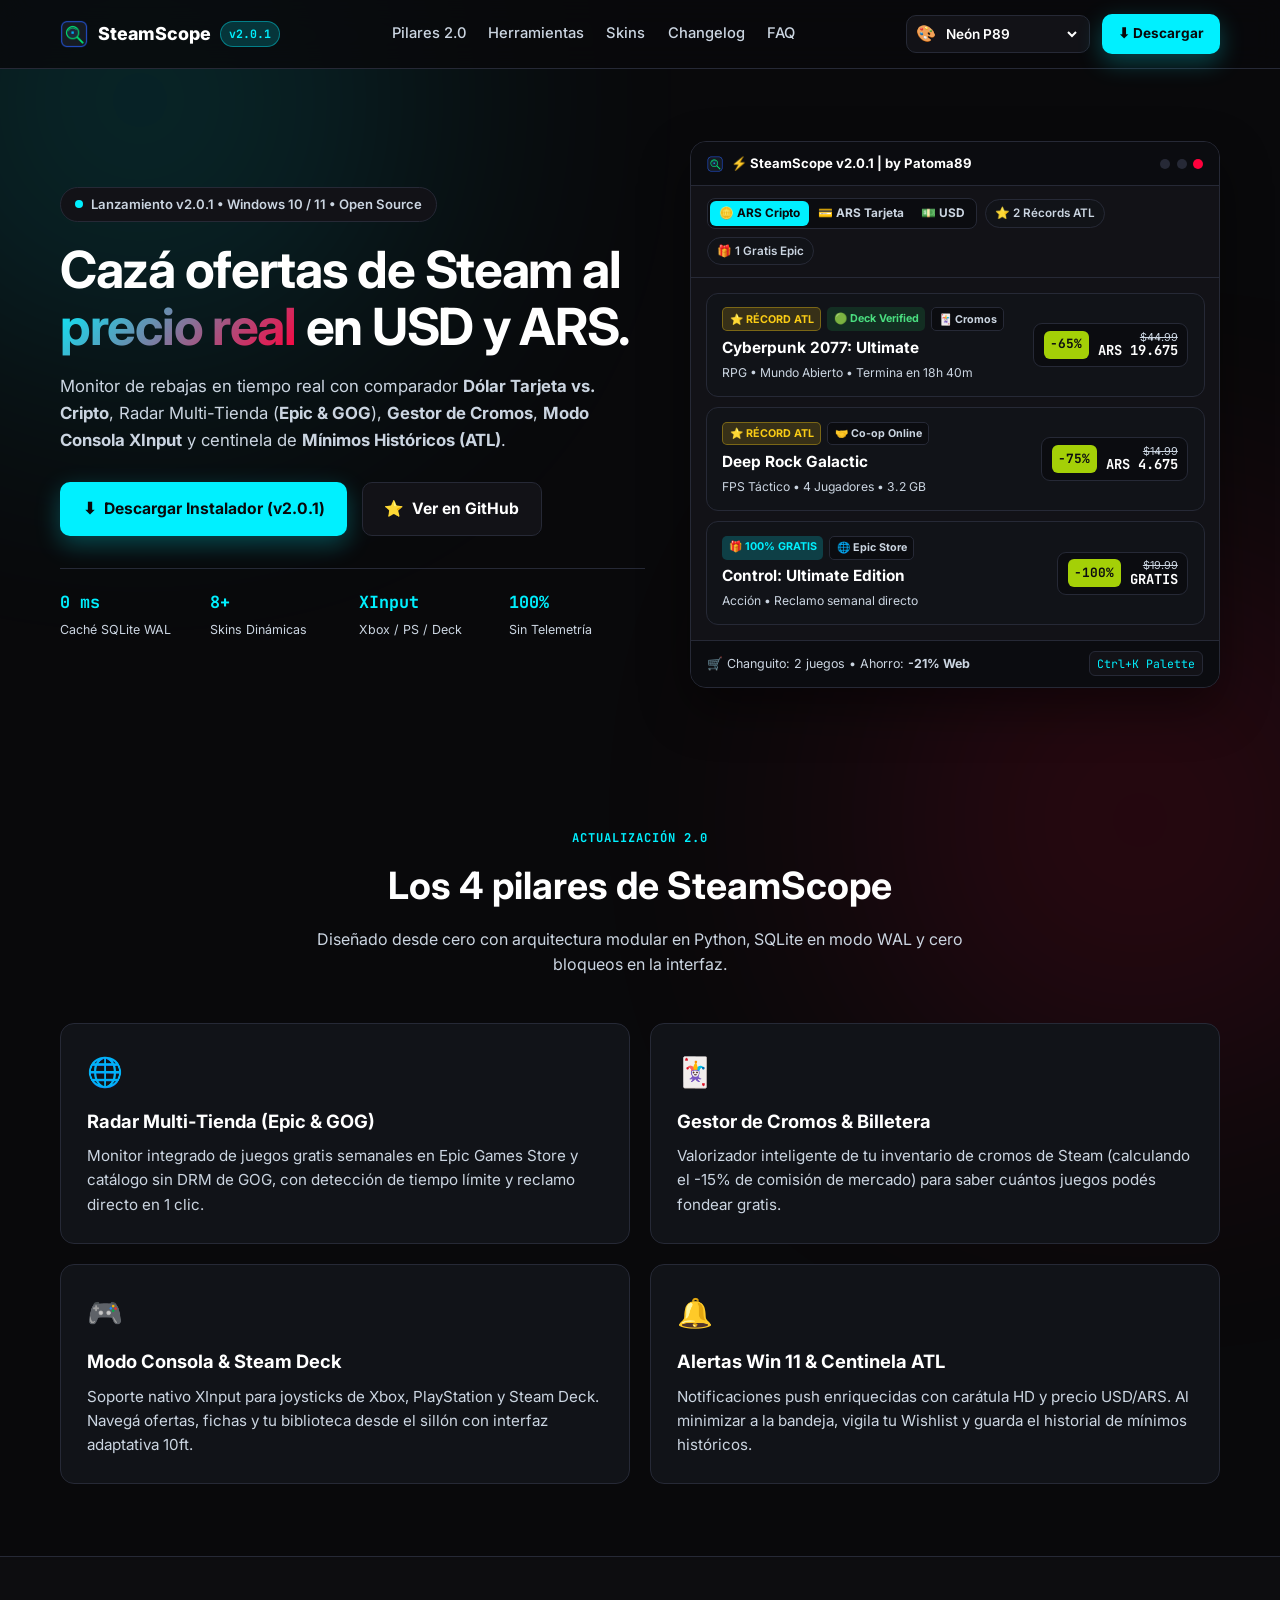
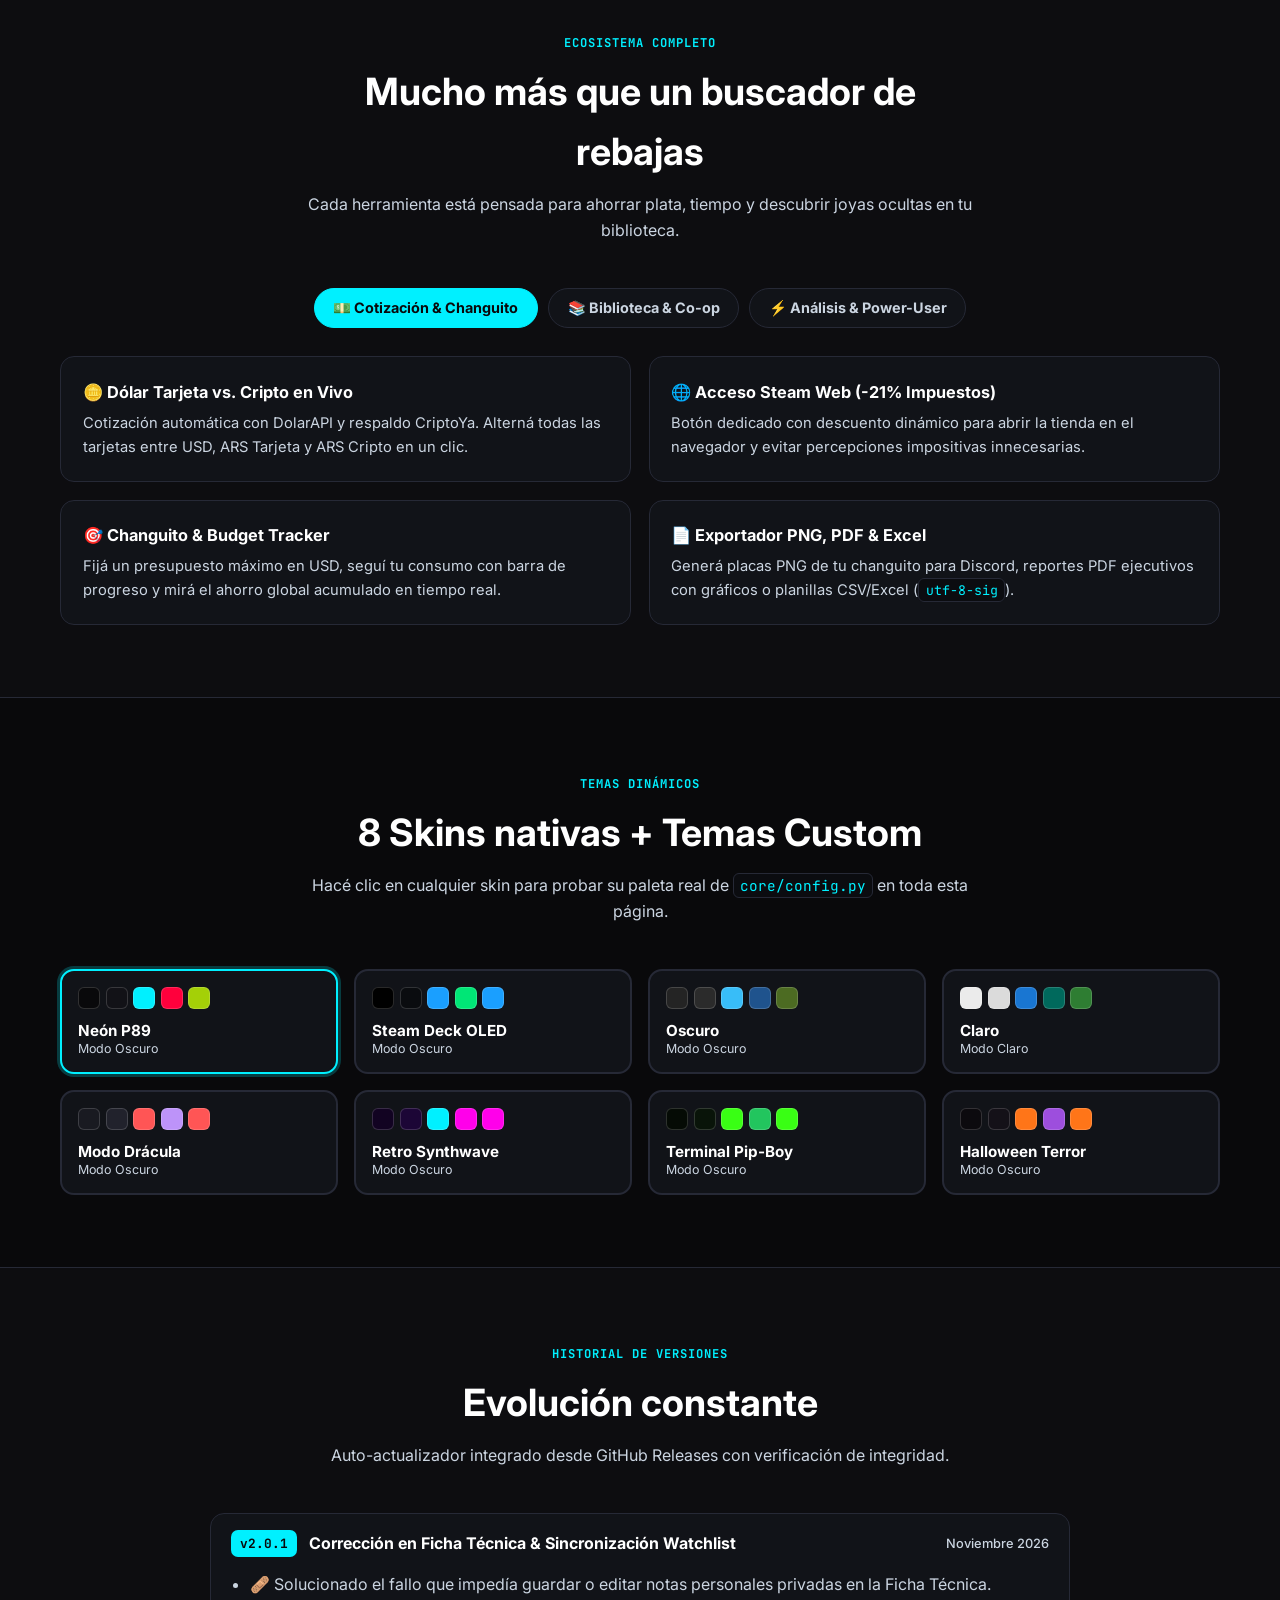
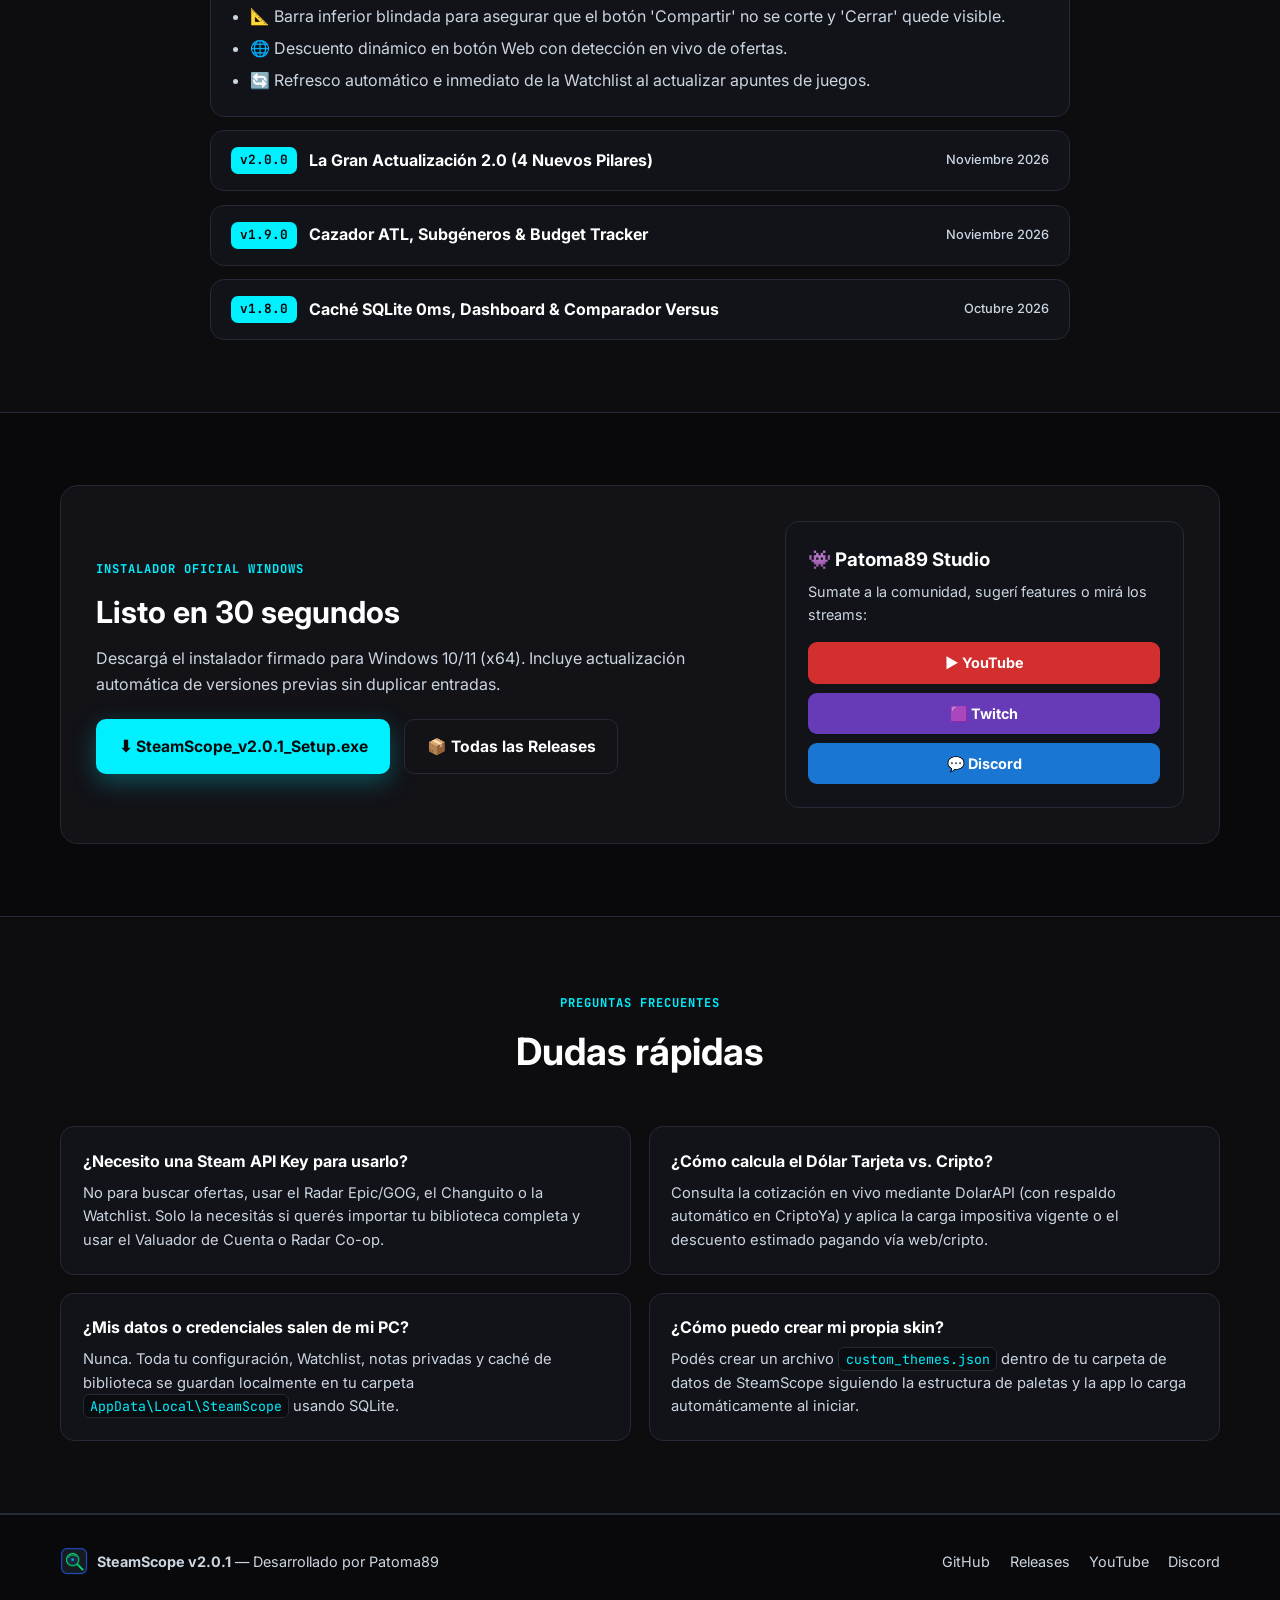
==== docs/index.html @ d1a53e83 "Add SteamScope GitHub Page" ====
<!DOCTYPE html>
<html lang="es" data-skin="Neón P89">
<head>
  <meta charset="UTF-8" />
  <meta name="viewport" content="width=device-width, initial-scale=1.0" />
  <title>SteamScope v2.0.1 — Monitor Pro de Ofertas Steam, Epic &amp; GOG | by Patoma89</title>
  <meta name="description" content="Cazá ofertas de Steam al precio real en USD y ARS (Tarjeta vs. Cripto). Radar Multi-Tienda Epic &amp; GOG, Gestor de Cromos, Modo Consola XInput y alertas de Mínimos Históricos (ATL)." />
  <meta property="og:title" content="SteamScope v2.0.1 — Monitor Pro de Ofertas Steam" />
  <meta property="og:description" content="Dólar Tarjeta vs. Cripto en vivo, Radar Epic &amp; GOG, Gestor de Cromos, Modo Steam Deck y alertas ATL para Windows." />
  <meta property="og:type" content="website" />
  <meta property="og:url" content="https://patoma89.github.io/SteamScope/" />
  <link rel="icon" type="image/x-icon" href="assets/favicon.ico" />
  <link rel="preconnect" href="https://fonts.googleapis.com" />
  <link rel="preconnect" href="https://fonts.gstatic.com" crossorigin />
  <link href="https://fonts.googleapis.com/css2?family=Inter:wght@400;500;600;700;800&family=JetBrains+Mono:wght@500;700&display=swap" rel="stylesheet" />
  <link rel="stylesheet" href="styles.css" />
</head>
<body>
  <!-- Ambient background glow -->
  <div class="bg-glow bg-glow-1" aria-hidden="true"></div>
  <div class="bg-glow bg-glow-2" aria-hidden="true"></div>

  <!-- Navbar -->
  <header class="navbar">
    <div class="container nav-inner">
      <a href="#top" class="brand">
        <img src="assets/favicon.ico" alt="SteamScope Logo" class="brand-icon" />
        <span class="brand-name">SteamScope</span>
        <span class="version-pill">v2.0.1</span>
      </a>

      <nav class="nav-links" aria-label="Navegación principal">
        <a href="#pilares">Pilares 2.0</a>
        <a href="#suite">Herramientas</a>
        <a href="#skins">Skins</a>
        <a href="#changelog">Changelog</a>
        <a href="#faq">FAQ</a>
      </nav>

      <div class="nav-actions">
        <label class="skin-select-wrap" title="Cambiar skin de SteamScope en vivo">
          <span class="skin-select-label">🎨</span>
          <select id="nav-skin-select" aria-label="Seleccionar skin">
            <option value="Neón P89">Neón P89</option>
            <option value="Steam Deck OLED">Steam Deck OLED</option>
            <option value="Oscuro">Oscuro</option>
            <option value="Claro">Claro</option>
            <option value="Modo Drácula">Modo Drácula</option>
            <option value="Retro Synthwave">Retro Synthwave</option>
            <option value="Terminal Pip-Boy">Terminal Pip-Boy</option>
            <option value="Halloween Terror">Halloween Terror</option>
          </select>
        </label>
        <a href="https://github.com/Patoma89/SteamScope/releases/download/v2.0.1/SteamScope_v2.0.1_Setup.exe" class="btn btn-primary btn-sm">
          ⬇ Descargar
        </a>
      </div>
    </div>
  </header>

  <main id="top">
    <!-- Hero Section -->
    <section class="hero">
      <div class="container hero-grid">
        <div class="hero-copy">
          <div class="hero-badge">
            <span class="pulse-dot"></span>
            <span>Lanzamiento v2.0.1 • Windows 10 / 11 • Open Source</span>
          </div>
          <h1>
            Cazá ofertas de Steam al <span class="text-gradient">precio real</span> en USD y ARS.
          </h1>
          <p class="hero-subtitle">
            Monitor de rebajas en tiempo real con comparador <strong>Dólar Tarjeta vs. Cripto</strong>,
            Radar Multi-Tienda (<strong>Epic &amp; GOG</strong>), <strong>Gestor de Cromos</strong>,
            <strong>Modo Consola XInput</strong> y centinela de <strong>Mínimos Históricos (ATL)</strong>.
          </p>

          <div class="hero-cta">
            <a href="https://github.com/Patoma89/SteamScope/releases/download/v2.0.1/SteamScope_v2.0.1_Setup.exe" class="btn btn-primary btn-lg">
              <span>⬇</span> Descargar Instalador (v2.0.1)
            </a>
            <a href="https://github.com/Patoma89/SteamScope" target="_blank" rel="noopener noreferrer" class="btn btn-secondary btn-lg">
              <span>⭐</span> Ver en GitHub
            </a>
          </div>

          <div class="hero-specs">
            <div class="spec-item"><strong>0 ms</strong><span>Caché SQLite WAL</span></div>
            <div class="spec-item"><strong>8+</strong><span>Skins Dinámicas</span></div>
            <div class="spec-item"><strong>XInput</strong><span>Xbox / PS / Deck</span></div>
            <div class="spec-item"><strong>100%</strong><span>Sin Telemetría</span></div>
          </div>
        </div>

        <!-- Interactive App Preview Mockup -->
        <div class="hero-mockup" aria-label="Vista previa interactiva de SteamScope">
          <div class="mockup-window">
            <div class="mockup-titlebar">
              <div class="mockup-title">
                <img src="assets/favicon.ico" alt="" class="mockup-mini-icon" />
                <span>⚡ SteamScope v2.0.1 | by Patoma89</span>
              </div>
              <div class="mockup-controls">
                <span class="dot"></span><span class="dot"></span><span class="dot dot-close"></span>
              </div>
            </div>

            <div class="mockup-toolbar">
              <div class="currency-toggle" role="group" aria-label="Selector de moneda en vista previa">
                <button type="button" class="curr-btn active" data-curr="cripto">🪙 ARS Cripto</button>
                <button type="button" class="curr-btn" data-curr="tarjeta">💳 ARS Tarjeta</button>
                <button type="button" class="curr-btn" data-curr="usd">💵 USD</button>
              </div>
              <span class="mockup-kpi-pill">⭐ 2 Récords ATL</span>
              <span class="mockup-kpi-pill">🎁 1 Gratis Epic</span>
            </div>

            <div class="mockup-cards">
              <!-- Card 1 -->
              <article class="deal-card">
                <div class="deal-main">
                  <div class="deal-badges">
                    <span class="badge-atl">⭐ RÉCORD ATL</span>
                    <span class="badge-deck">🟢 Deck Verified</span>
                    <span class="badge-cards">🃏 Cromos</span>
                  </div>
                  <h3>Cyberpunk 2077: Ultimate</h3>
                  <p class="deal-meta">RPG • Mundo Abierto • Termina en 18h 40m</p>
                </div>
                <div class="deal-price-box">
                  <span class="discount-badge">-65%</span>
                  <div class="price-stack">
                    <span class="price-old" data-usd="$44.99" data-tarjeta="ARS 71.984" data-cripto="ARS 56.237">$44.99</span>
                    <strong class="price-now" data-usd="$15.74" data-tarjeta="ARS 25.184" data-cripto="ARS 19.675">ARS 19.675</strong>
                  </div>
                </div>
              </article>

              <!-- Card 2 -->
              <article class="deal-card">
                <div class="deal-main">
                  <div class="deal-badges">
                    <span class="badge-atl">⭐ RÉCORD ATL</span>
                    <span class="badge-coop">🤝 Co-op Online</span>
                  </div>
                  <h3>Deep Rock Galactic</h3>
                  <p class="deal-meta">FPS Táctico • 4 Jugadores • 3.2 GB</p>
                </div>
                <div class="deal-price-box">
                  <span class="discount-badge">-75%</span>
                  <div class="price-stack">
                    <span class="price-old" data-usd="$14.99" data-tarjeta="ARS 23.984" data-cripto="ARS 18.737">$14.99</span>
                    <strong class="price-now" data-usd="$3.74" data-tarjeta="ARS 5.984" data-cripto="ARS 4.675">ARS 4.675</strong>
                  </div>
                </div>
              </article>

              <!-- Card 3 -->
              <article class="deal-card">
                <div class="deal-main">
                  <div class="deal-badges">
                    <span class="badge-free">🎁 100% GRATIS</span>
                    <span class="badge-store">🌐 Epic Store</span>
                  </div>
                  <h3>Control: Ultimate Edition</h3>
                  <p class="deal-meta">Acción • Reclamo semanal directo</p>
                </div>
                <div class="deal-price-box">
                  <span class="discount-badge discount-free">-100%</span>
                  <div class="price-stack">
                    <span class="price-old" data-usd="$19.99" data-tarjeta="ARS 31.984" data-cripto="ARS 24.987">$19.99</span>
                    <strong class="price-now">GRATIS</strong>
                  </div>
                </div>
              </article>
            </div>

            <div class="mockup-statusbar">
              <span>🛒 Changuito: 2 juegos • Ahorro: <strong>-21% Web</strong></span>
              <span class="kbd-hint">Ctrl+K Palette</span>
            </div>
          </div>
        </div>
      </div>
    </section>

    <!-- 4 Pilares 2.0 -->
    <section id="pilares" class="section">
      <div class="container">
        <div class="section-header">
          <span class="section-eyebrow">ACTUALIZACIÓN 2.0</span>
          <h2>Los 4 pilares de SteamScope</h2>
          <p>Diseñado desde cero con arquitectura modular en Python, SQLite en modo WAL y cero bloqueos en la interfaz.</p>
        </div>

        <div class="bento-grid">
          <article class="bento-card">
            <div class="bento-icon">🌐</div>
            <h3>Radar Multi-Tienda (Epic &amp; GOG)</h3>
            <p>Monitor integrado de juegos gratis semanales en Epic Games Store y catálogo sin DRM de GOG, con detección de tiempo límite y reclamo directo en 1 clic.</p>
          </article>

          <article class="bento-card">
            <div class="bento-icon">🃏</div>
            <h3>Gestor de Cromos &amp; Billetera</h3>
            <p>Valorizador inteligente de tu inventario de cromos de Steam (calculando el -15% de comisión de mercado) para saber cuántos juegos podés fondear gratis.</p>
          </article>

          <article class="bento-card">
            <div class="bento-icon">🎮</div>
            <h3>Modo Consola &amp; Steam Deck</h3>
            <p>Soporte nativo XInput para joysticks de Xbox, PlayStation y Steam Deck. Navegá ofertas, fichas y tu biblioteca desde el sillón con interfaz adaptativa 10ft.</p>
          </article>

          <article class="bento-card">
            <div class="bento-icon">🔔</div>
            <h3>Alertas Win 11 &amp; Centinela ATL</h3>
            <p>Notificaciones push enriquecidas con carátula HD y precio USD/ARS. Al minimizar a la bandeja, vigila tu Wishlist y guarda el historial de mínimos históricos.</p>
          </article>
        </div>
      </div>
    </section>

    <!-- Suite de Herramientas (Tabs) -->
    <section id="suite" class="section section-alt">
      <div class="container">
        <div class="section-header">
          <span class="section-eyebrow">ECOSISTEMA COMPLETO</span>
          <h2>Mucho más que un buscador de rebajas</h2>
          <p>Cada herramienta está pensada para ahorrar plata, tiempo y descubrir joyas ocultas en tu biblioteca.</p>
        </div>

        <div class="tabs-bar" role="tablist" aria-label="Categorías de herramientas">
          <button type="button" class="tab-btn active" role="tab" aria-selected="true" data-tab="cotizacion">💵 Cotización &amp; Changuito</button>
          <button type="button" class="tab-btn" role="tab" aria-selected="false" data-tab="biblioteca">📚 Biblioteca &amp; Co-op</button>
          <button type="button" class="tab-btn" role="tab" aria-selected="false" data-tab="poweruser">⚡ Análisis &amp; Power-User</button>
        </div>

        <div class="tab-panels">
          <div class="tab-panel active" id="tab-cotizacion">
            <div class="feature-grid">
              <div class="feature-item">
                <h4>🪙 Dólar Tarjeta vs. Cripto en Vivo</h4>
                <p>Cotización automática con DolarAPI y respaldo CriptoYa. Alterná todas las tarjetas entre USD, ARS Tarjeta y ARS Cripto en un clic.</p>
              </div>
              <div class="feature-item">
                <h4>🌐 Acceso Steam Web (-21% Impuestos)</h4>
                <p>Botón dedicado con descuento dinámico para abrir la tienda en el navegador y evitar percepciones impositivas innecesarias.</p>
              </div>
              <div class="feature-item">
                <h4>🎯 Changuito &amp; Budget Tracker</h4>
                <p>Fijá un presupuesto máximo en USD, seguí tu consumo con barra de progreso y mirá el ahorro global acumulado en tiempo real.</p>
              </div>
              <div class="feature-item">
                <h4>📄 Exportador PNG, PDF &amp; Excel</h4>
                <p>Generá placas PNG de tu changuito para Discord, reportes PDF ejecutivos con gráficos o planillas CSV/Excel (<code>utf-8-sig</code>).</p>
              </div>
            </div>
          </div>

          <div class="tab-panel" id="tab-biblioteca">
            <div class="feature-grid">
              <div class="feature-item">
                <h4>⚡ Caché SQLite 0ms + Paginación</h4>
                <p>Importá bibliotecas de +600 juegos con tu Steam API Key y navegá paginado de a 30 títulos al instante sin tirones.</p>
              </div>
              <div class="feature-item">
                <h4>💰 Valuador de Cuenta &amp; $/Hora</h4>
                <p>Calculá cuánto vale tu cuenta en USD y ARS, cuántos juegos tenés sin estrenar (0 hs) y tu ratio real de costo por hora jugada.</p>
              </div>
              <div class="feature-item">
                <h4>🤝 Radar Co-op con Amigos</h4>
                <p>Cruzá tu biblioteca con el Steam ID o Vanity URL de un amigo para ver juegos multijugador en común o descubrir ofertas Co-op.</p>
              </div>
              <div class="feature-item">
                <h4>🎰 Ruleta Loot Box &quot;Spin-In-Place&quot;</h4>
                <p>¿No sabés qué jugar o qué sumar al changuito? Sorteo continuo a 60 FPS sin cerrar la ventana y con validación anti-duplicados.</p>
              </div>
            </div>
          </div>

          <div class="tab-panel" id="tab-poweruser">
            <div class="feature-grid">
              <div class="feature-item">
                <h4>⚡ Command Palette Global (Ctrl+K)</h4>
                <p>Buscador universal estilo Spotlight para saltar a cualquier juego, pestaña o herramienta de inmediato usando solo el teclado.</p>
              </div>
              <div class="feature-item">
                <h4>⚔️ Comparador Cara a Cara (Versus)</h4>
                <p>Enfrentá dos juegos lado a lado: precio USD/ARS, descuento, mínimo histórico, Metacritic, peso en disco y compatibilidad ProtonDB.</p>
              </div>
              <div class="feature-item">
                <h4>🖼️ Visor HD (F11) &amp; Ficha Técnica</h4>
                <p>Capturas en pantalla completa con pre-carga en RAM, comparador LATAM-USD vs EE.UU., notas personales privadas y enlaces a HowLongToBeat.</p>
              </div>
              <div class="feature-item">
                <h4>📢 Webhook Discord &amp; Compartir</h4>
                <p>Publicá fichas estilizadas directo en tu servidor de Discord o copiá un resumen limpio para WhatsApp y Telegram en 1 clic.</p>
              </div>
            </div>
          </div>
        </div>
      </div>
    </section>

    <!-- Interactive Skins Showcase -->
    <section id="skins" class="section">
      <div class="container">
        <div class="section-header">
          <span class="section-eyebrow">TEMAS DINÁMICOS</span>
          <h2>8 Skins nativas + Temas Custom</h2>
          <p>Hacé clic en cualquier skin para probar su paleta real de <code>core/config.py</code> en toda esta página.</p>
        </div>

        <div class="skins-grid" id="skins-grid">
          <!-- Populated & interactive via app.js -->
        </div>
      </div>
    </section>

    <!-- Changelog -->
    <section id="changelog" class="section section-alt">
      <div class="container">
        <div class="section-header">
          <span class="section-eyebrow">HISTORIAL DE VERSIONES</span>
          <h2>Evolución constante</h2>
          <p>Auto-actualizador integrado desde GitHub Releases con verificación de integridad.</p>
        </div>

        <div class="changelog-list">
          <details class="changelog-item" open>
            <summary>
              <span class="cl-ver">v2.0.1</span>
              <span class="cl-title">Corrección en Ficha Técnica &amp; Sincronización Watchlist</span>
              <span class="cl-date">Noviembre 2026</span>
            </summary>
            <ul>
              <li>🩹 Solucionado el fallo que impedía guardar o editar notas personales privadas en la Ficha Técnica.</li>
              <li>📐 Barra inferior blindada para asegurar que el botón 'Compartir' no se corte y 'Cerrar' quede visible.</li>
              <li>🌐 Descuento dinámico en botón Web con detección en vivo de ofertas.</li>
              <li>🔄 Refresco automático e inmediato de la Watchlist al actualizar apuntes de juegos.</li>
            </ul>
          </details>

          <details class="changelog-item">
            <summary>
              <span class="cl-ver">v2.0.0</span>
              <span class="cl-title">La Gran Actualización 2.0 (4 Nuevos Pilares)</span>
              <span class="cl-date">Noviembre 2026</span>
            </summary>
            <ul>
              <li>🌐 Radar Multi-Tienda (Epic Games &amp; GOG) con monitor de juegos gratis semanales.</li>
              <li>🃏 Gestor de Cromos &amp; Billetera Steam (-15% fee de mercado).</li>
              <li>🎮 Modo Consola &amp; Steam Deck (XInput Gamepad) en interfaz adaptativa 10ft.</li>
              <li>🔔 Notificaciones enriquecidas de Windows 11, Ruleta Spin-In-Place, Visor HD F11 y Command Palette (Ctrl+K).</li>
              <li>📊 Exportador CSV / Excel y auto-actualizador resiliente desde GitHub.</li>
            </ul>
          </details>

          <details class="changelog-item">
            <summary>
              <span class="cl-ver">v1.9.0</span>
              <span class="cl-title">Cazador ATL, Subgéneros &amp; Budget Tracker</span>
              <span class="cl-date">Noviembre 2026</span>
            </summary>
            <ul>
              <li>🏷️ Explorador jerárquico de Categorías &amp; Subgéneros de Steam en 2 niveles.</li>
              <li>⭐ Cazador de Mínimos Históricos (ATL Watchdog) y Centinela en bandeja del sistema.</li>
              <li>🎯 Medidor de Presupuesto en el Changuito y atajos Power-User (Ctrl+F, Ctrl+D, Ctrl+H, Ctrl+B).</li>
              <li>🟢 Badge Steam Deck Ready y motor de búsqueda ultra-rápido (&lt;0.5s).</li>
            </ul>
          </details>

          <details class="changelog-item">
            <summary>
              <span class="cl-ver">v1.8.0</span>
              <span class="cl-title">Caché SQLite 0ms, Dashboard &amp; Comparador Versus</span>
              <span class="cl-date">Octubre 2026</span>
            </summary>
            <ul>
              <li>🎨 Modales 100% Skin-Aware (cero popups nativos grises de Windows).</li>
              <li>⚡ Biblioteca instantánea con SQLite y paginación + Valuador de Cuenta.</li>
              <li>📊 Dashboard visual con 4 gráficos en vivo y Comparador Cara a Cara (Versus).</li>
            </ul>
          </details>
        </div>
      </div>
    </section>

    <!-- Download & Community CTA -->
    <section id="descarga" class="section">
      <div class="container">
        <div class="download-box">
          <div class="download-info">
            <span class="section-eyebrow">INSTALADOR OFICIAL WINDOWS</span>
            <h2>Listo en 30 segundos</h2>
            <p>Descargá el instalador firmado para Windows 10/11 (x64). Incluye actualización automática de versiones previas sin duplicar entradas.</p>
            <div class="download-actions">
              <a href="https://github.com/Patoma89/SteamScope/releases/download/v2.0.1/SteamScope_v2.0.1_Setup.exe" class="btn btn-primary btn-lg">
                ⬇ SteamScope_v2.0.1_Setup.exe
              </a>
              <a href="https://github.com/Patoma89/SteamScope/releases" target="_blank" rel="noopener noreferrer" class="btn btn-secondary btn-lg">
                📦 Todas las Releases
              </a>
            </div>
          </div>

          <div class="community-card">
            <h3>👾 Patoma89 Studio</h3>
            <p>Sumate a la comunidad, sugerí features o mirá los streams:</p>
            <div class="community-links">
              <a href="https://www.youtube.com/@Patoma89" target="_blank" rel="noopener noreferrer" class="social-btn yt">▶ YouTube</a>
              <a href="https://www.twitch.tv/patoma89" target="_blank" rel="noopener noreferrer" class="social-btn tw">🟪 Twitch</a>
              <a href="https://discord.gg/MJzMg2rT37" target="_blank" rel="noopener noreferrer" class="social-btn dc">💬 Discord</a>
            </div>
          </div>
        </div>
      </div>
    </section>

    <!-- FAQ -->
    <section id="faq" class="section section-alt">
      <div class="container">
        <div class="section-header">
          <span class="section-eyebrow">PREGUNTAS FRECUENTES</span>
          <h2>Dudas rápidas</h2>
        </div>

        <div class="faq-grid">
          <article class="faq-card">
            <h4>¿Necesito una Steam API Key para usarlo?</h4>
            <p>No para buscar ofertas, usar el Radar Epic/GOG, el Changuito o la Watchlist. Solo la necesitás si querés importar tu biblioteca completa y usar el Valuador de Cuenta o Radar Co-op.</p>
          </article>
          <article class="faq-card">
            <h4>¿Cómo calcula el Dólar Tarjeta vs. Cripto?</h4>
            <p>Consulta la cotización en vivo mediante DolarAPI (con respaldo automático en CriptoYa) y aplica la carga impositiva vigente o el descuento estimado pagando vía web/cripto.</p>
          </article>
          <article class="faq-card">
            <h4>¿Mis datos o credenciales salen de mi PC?</h4>
            <p>Nunca. Toda tu configuración, Watchlist, notas privadas y caché de biblioteca se guardan localmente en tu carpeta <code>AppData\Local\SteamScope</code> usando SQLite.</p>
          </article>
          <article class="faq-card">
            <h4>¿Cómo puedo crear mi propia skin?</h4>
            <p>Podés crear un archivo <code>custom_themes.json</code> dentro de tu carpeta de datos de SteamScope siguiendo la estructura de paletas y la app lo carga automáticamente al iniciar.</p>
          </article>
        </div>
      </div>
    </section>
  </main>

  <footer class="footer">
    <div class="container footer-inner">
      <div class="footer-brand">
        <img src="assets/favicon.ico" alt="" class="brand-icon" />
        <span><strong>SteamScope v2.0.1</strong> — Desarrollado por Patoma89</span>
      </div>
      <div class="footer-links">
        <a href="https://github.com/Patoma89/SteamScope" target="_blank" rel="noopener noreferrer">GitHub</a>
        <a href="https://github.com/Patoma89/SteamScope/releases" target="_blank" rel="noopener noreferrer">Releases</a>
        <a href="https://www.youtube.com/@Patoma89" target="_blank" rel="noopener noreferrer">YouTube</a>
        <a href="https://discord.gg/MJzMg2rT37" target="_blank" rel="noopener noreferrer">Discord</a>
      </div>
    </div>
  </footer>

  <script src="app.js"></script>
</body>
</html>
---- docs/styles.css ----
:root {
  --win-bg: #09090b;
  --panel-bg: #121217;
  --card-bg: #111318;
  --card-hover: #1a1d26;
  --border: #262936;
  --accent: #00f0ff;
  --accent-2: #ff003c;
  --accent-text: #09090b;
  --text: #ffffff;
  --subtext: #cbd5e1;
  --price-bg: #0b0c10;
  --deal-badge: #a4d007;
  --deal-text: #0b0c10;
  --radius: 14px;
  --shadow: 0 20px 50px rgba(0, 0, 0, 0.45);
}

*,
*::before,
*::after {
  box-sizing: border-box;
}

html {
  scroll-behavior: smooth;
}

body {
  margin: 0;
  font-family: "Inter", -apple-system, BlinkMacSystemFont, "Segoe UI", Roboto, sans-serif;
  background-color: var(--win-bg);
  color: var(--text);
  line-height: 1.6;
  overflow-x: hidden;
  transition: background-color 0.25s ease, color 0.25s ease;
}

code {
  font-family: "JetBrains Mono", Consolas, monospace;
  font-size: 0.9em;
  background: var(--price-bg);
  border: 1px solid var(--border);
  padding: 0.12rem 0.4rem;
  border-radius: 6px;
  color: var(--accent);
}

.container {
  width: min(1160px, 92%);
  margin: 0 auto;
}

/* Ambient glows */
.bg-glow {
  position: fixed;
  width: 520px;
  height: 520px;
  border-radius: 50%;
  filter: blur(140px);
  opacity: 0.16;
  pointer-events: none;
  z-index: -1;
}

.bg-glow-1 {
  top: -160px;
  left: -120px;
  background: var(--accent);
}

.bg-glow-2 {
  bottom: -180px;
  right: -120px;
  background: var(--accent-2);
}

/* Navbar */
.navbar {
  position: sticky;
  top: 0;
  z-index: 50;
  background: color-mix(in srgb, var(--win-bg) 82%, transparent);
  backdrop-filter: blur(14px);
  border-bottom: 1px solid var(--border);
}

.nav-inner {
  display: flex;
  align-items: center;
  justify-content: space-between;
  gap: 1rem;
  height: 68px;
}

.brand {
  display: inline-flex;
  align-items: center;
  gap: 0.6rem;
  text-decoration: none;
  color: var(--text);
  font-weight: 800;
  font-size: 1.12rem;
}

.brand-icon {
  width: 28px;
  height: 28px;
  border-radius: 6px;
}

.version-pill {
  font-family: "JetBrains Mono", monospace;
  font-size: 0.72rem;
  font-weight: 700;
  padding: 0.15rem 0.5rem;
  border-radius: 999px;
  background: color-mix(in srgb, var(--accent) 18%, transparent);
  color: var(--accent);
  border: 1px solid color-mix(in srgb, var(--accent) 40%, transparent);
}

.nav-links {
  display: flex;
  align-items: center;
  gap: 1.4rem;
}

.nav-links a {
  text-decoration: none;
  color: var(--subtext);
  font-size: 0.92rem;
  font-weight: 500;
  transition: color 0.2s ease;
}

.nav-links a:hover {
  color: var(--accent);
}

.nav-actions {
  display: flex;
  align-items: center;
  gap: 0.75rem;
}

.skin-select-wrap {
  display: inline-flex;
  align-items: center;
  gap: 0.35rem;
  background: var(--panel-bg);
  border: 1px solid var(--border);
  border-radius: 10px;
  padding: 0.3rem 0.55rem;
}

.skin-select-wrap select {
  background: transparent;
  border: none;
  color: var(--text);
  font-family: inherit;
  font-size: 0.85rem;
  font-weight: 600;
  cursor: pointer;
  outline: none;
}

.skin-select-wrap select option {
  background: var(--panel-bg);
  color: var(--text);
}

/* Buttons */
.btn {
  display: inline-flex;
  align-items: center;
  justify-content: center;
  gap: 0.5rem;
  text-decoration: none;
  font-weight: 700;
  border-radius: 10px;
  border: 1px solid transparent;
  cursor: pointer;
  transition: transform 0.16s ease, box-shadow 0.2s ease, background-color 0.2s ease;
}

.btn:hover {
  transform: translateY(-2px);
}

.btn-sm {
  padding: 0.48rem 0.95rem;
  font-size: 0.85rem;
}

.btn-lg {
  padding: 0.85rem 1.35rem;
  font-size: 0.98rem;
}

.btn-primary {
  background: var(--accent);
  color: var(--accent-text);
  box-shadow: 0 8px 24px color-mix(in srgb, var(--accent) 28%, transparent);
}

.btn-secondary {
  background: var(--panel-bg);
  color: var(--text);
  border-color: var(--border);
}

.btn-secondary:hover {
  border-color: var(--accent);
}

/* Hero */
.hero {
  padding: 4.5rem 0 4rem;
}

.hero-grid {
  display: grid;
  grid-template-columns: 1.05fr 0.95fr;
  gap: 2.8rem;
  align-items: center;
}

.hero-badge {
  display: inline-flex;
  align-items: center;
  gap: 0.55rem;
  padding: 0.35rem 0.85rem;
  border-radius: 999px;
  background: var(--panel-bg);
  border: 1px solid var(--border);
  font-size: 0.82rem;
  font-weight: 600;
  color: var(--subtext);
  margin-bottom: 1.2rem;
}

.pulse-dot {
  width: 8px;
  height: 8px;
  border-radius: 50%;
  background: var(--accent);
  box-shadow: 0 0 0 0 color-mix(in srgb, var(--accent) 60%, transparent);
  animation: pulse 2s infinite;
}

@keyframes pulse {
  0% { box-shadow: 0 0 0 0 color-mix(in srgb, var(--accent) 60%, transparent); }
  70% { box-shadow: 0 0 0 9px transparent; }
  100% { box-shadow: 0 0 0 0 transparent; }
}

.hero h1 {
  font-size: clamp(2.1rem, 4vw, 3.25rem);
  line-height: 1.12;
  margin: 0 0 1.1rem;
  letter-spacing: -0.025em;
}

.text-gradient {
  background: linear-gradient(135deg, var(--accent), var(--accent-2));
  -webkit-background-clip: text;
  background-clip: text;
  color: transparent;
}

.hero-subtitle {
  font-size: 1.05rem;
  color: var(--subtext);
  margin: 0 0 1.75rem;
  max-width: 58ch;
}

.hero-cta {
  display: flex;
  flex-wrap: wrap;
  gap: 0.9rem;
  margin-bottom: 2rem;
}

.hero-specs {
  display: grid;
  grid-template-columns: repeat(4, minmax(0, 1fr));
  gap: 0.8rem;
  padding-top: 1.25rem;
  border-top: 1px solid var(--border);
}

.spec-item strong {
  display: block;
  font-size: 1.05rem;
  color: var(--accent);
  font-family: "JetBrains Mono", monospace;
}

.spec-item span {
  font-size: 0.78rem;
  color: var(--subtext);
}

/* Mockup Window */
.mockup-window {
  background: var(--panel-bg);
  border: 1px solid var(--border);
  border-radius: 16px;
  overflow: hidden;
  box-shadow: var(--shadow);
}

.mockup-titlebar {
  display: flex;
  align-items: center;
  justify-content: space-between;
  padding: 0.7rem 1rem;
  background: var(--price-bg);
  border-bottom: 1px solid var(--border);
  font-size: 0.82rem;
  font-weight: 700;
}

.mockup-title {
  display: flex;
  align-items: center;
  gap: 0.5rem;
}

.mockup-mini-icon {
  width: 16px;
  height: 16px;
}

.mockup-controls {
  display: flex;
  gap: 0.4rem;
}

.mockup-controls .dot {
  width: 10px;
  height: 10px;
  border-radius: 50%;
  background: var(--border);
}

.mockup-controls .dot-close {
  background: var(--accent-2);
}

.mockup-toolbar {
  display: flex;
  flex-wrap: wrap;
  align-items: center;
  gap: 0.5rem;
  padding: 0.75rem 1rem;
  border-bottom: 1px solid var(--border);
}

.currency-toggle {
  display: inline-flex;
  background: var(--price-bg);
  border: 1px solid var(--border);
  border-radius: 8px;
  padding: 2px;
}

.curr-btn {
  border: none;
  background: transparent;
  color: var(--subtext);
  font-family: inherit;
  font-size: 0.74rem;
  font-weight: 700;
  padding: 0.32rem 0.55rem;
  border-radius: 6px;
  cursor: pointer;
}

.curr-btn.active {
  background: var(--accent);
  color: var(--accent-text);
}

.mockup-kpi-pill {
  font-size: 0.73rem;
  font-weight: 600;
  padding: 0.25rem 0.55rem;
  border-radius: 999px;
  background: var(--card-bg);
  border: 1px solid var(--border);
  color: var(--subtext);
}

.mockup-cards {
  display: flex;
  flex-direction: column;
  gap: 0.65rem;
  padding: 0.9rem;
}

.deal-card {
  display: flex;
  align-items: center;
  justify-content: space-between;
  gap: 0.75rem;
  padding: 0.85rem 0.95rem;
  background: var(--card-bg);
  border: 1px solid var(--border);
  border-radius: 12px;
  transition: background-color 0.2s ease, border-color 0.2s ease;
}

.deal-card:hover {
  background: var(--card-hover);
  border-color: var(--accent);
}

.deal-badges {
  display: flex;
  flex-wrap: wrap;
  gap: 0.35rem;
  margin-bottom: 0.3rem;
}

.deal-badges span {
  font-size: 0.67rem;
  font-weight: 700;
  padding: 0.14rem 0.42rem;
  border-radius: 5px;
}

.badge-atl {
  background: rgba(250, 204, 21, 0.16);
  color: #facc15;
  border: 1px solid rgba(250, 204, 21, 0.35);
}

.badge-deck {
  background: rgba(34, 197, 94, 0.15);
  color: #4ade80;
}

.badge-cards,
.badge-coop,
.badge-store {
  background: var(--price-bg);
  color: var(--subtext);
  border: 1px solid var(--border);
}

.badge-free {
  background: color-mix(in srgb, var(--accent) 20%, transparent);
  color: var(--accent);
}

.deal-card h3 {
  margin: 0;
  font-size: 0.96rem;
}

.deal-meta {
  margin: 0.15rem 0 0;
  font-size: 0.76rem;
  color: var(--subtext);
}

.deal-price-box {
  display: flex;
  align-items: center;
  gap: 0.55rem;
  background: var(--price-bg);
  border: 1px solid var(--border);
  padding: 0.42rem 0.6rem;
  border-radius: 9px;
  flex-shrink: 0;
}

.discount-badge {
  font-family: "JetBrains Mono", monospace;
  font-size: 0.8rem;
  font-weight: 700;
  padding: 0.24rem 0.42rem;
  border-radius: 6px;
  background: var(--deal-badge);
  color: var(--deal-text);
}

.price-stack {
  display: flex;
  flex-direction: column;
  text-align: right;
  line-height: 1.15;
}

.price-old {
  font-size: 0.68rem;
  color: var(--subtext);
  text-decoration: line-through;
}

.price-now {
  font-family: "JetBrains Mono", monospace;
  font-size: 0.86rem;
  color: var(--text);
}

.mockup-statusbar {
  display: flex;
  align-items: center;
  justify-content: space-between;
  padding: 0.65rem 1rem;
  background: var(--price-bg);
  border-top: 1px solid var(--border);
  font-size: 0.78rem;
  color: var(--subtext);
}

.kbd-hint {
  font-family: "JetBrains Mono", monospace;
  font-size: 0.72rem;
  padding: 0.15rem 0.45rem;
  border-radius: 6px;
  background: var(--panel-bg);
  border: 1px solid var(--border);
  color: var(--accent);
}

/* Sections */
.section {
  padding: 4.5rem 0;
}

.section-alt {
  background: color-mix(in srgb, var(--panel-bg) 55%, transparent);
  border-top: 1px solid var(--border);
  border-bottom: 1px solid var(--border);
}

.section-header {
  text-align: center;
  max-width: 680px;
  margin: 0 auto 2.8rem;
}

.section-eyebrow {
  display: inline-block;
  font-family: "JetBrains Mono", monospace;
  font-size: 0.76rem;
  font-weight: 700;
  letter-spacing: 0.08em;
  color: var(--accent);
  margin-bottom: 0.5rem;
}

.section-header h2 {
  font-size: clamp(1.7rem, 3vw, 2.35rem);
  margin: 0 0 0.65rem;
}

.section-header p {
  margin: 0;
  color: var(--subtext);
}

/* Bento Grid */
.bento-grid {
  display: grid;
  grid-template-columns: repeat(2, minmax(0, 1fr));
  gap: 1.25rem;
}

.bento-card {
  background: var(--card-bg);
  border: 1px solid var(--border);
  border-radius: var(--radius);
  padding: 1.6rem;
  transition: transform 0.2s ease, border-color 0.2s ease, background-color 0.2s ease;
}

.bento-card:hover {
  transform: translateY(-3px);
  background: var(--card-hover);
  border-color: var(--accent);
}

.bento-icon {
  font-size: 1.8rem;
  margin-bottom: 0.7rem;
}

.bento-card h3 {
  margin: 0 0 0.5rem;
  font-size: 1.15rem;
}

.bento-card p {
  margin: 0;
  color: var(--subtext);
  font-size: 0.95rem;
}

/* Tabs */
.tabs-bar {
  display: flex;
  flex-wrap: wrap;
  justify-content: center;
  gap: 0.65rem;
  margin-bottom: 1.8rem;
}

.tab-btn {
  background: var(--card-bg);
  color: var(--subtext);
  border: 1px solid var(--border);
  border-radius: 999px;
  padding: 0.6rem 1.15rem;
  font-family: inherit;
  font-size: 0.9rem;
  font-weight: 700;
  cursor: pointer;
  transition: all 0.2s ease;
}

.tab-btn.active {
  background: var(--accent);
  color: var(--accent-text);
  border-color: var(--accent);
}

.tab-panel {
  display: none;
}

.tab-panel.active {
  display: block;
}

.feature-grid {
  display: grid;
  grid-template-columns: repeat(2, minmax(0, 1fr));
  gap: 1.1rem;
}

.feature-item {
  background: var(--card-bg);
  border: 1px solid var(--border);
  border-radius: var(--radius);
  padding: 1.35rem;
}

.feature-item h4 {
  margin: 0 0 0.45rem;
  font-size: 1.02rem;
}

.feature-item p {
  margin: 0;
  color: var(--subtext);
  font-size: 0.92rem;
}

/* Skins Grid */
.skins-grid {
  display: grid;
  grid-template-columns: repeat(4, minmax(0, 1fr));
  gap: 1rem;
}

.skin-card {
  text-align: left;
  background: var(--card-bg);
  border: 2px solid var(--border);
  border-radius: var(--radius);
  padding: 1rem;
  cursor: pointer;
  color: var(--text);
  font-family: inherit;
  transition: transform 0.18s ease, border-color 0.2s ease;
}

.skin-card:hover {
  transform: translateY(-3px);
  border-color: var(--accent);
}

.skin-card.active {
  border-color: var(--accent);
  box-shadow: 0 0 0 3px color-mix(in srgb, var(--accent) 22%, transparent);
}

.skin-swatches {
  display: flex;
  gap: 0.35rem;
  margin-bottom: 0.75rem;
}

.skin-swatch {
  width: 22px;
  height: 22px;
  border-radius: 6px;
  border: 1px solid rgba(255, 255, 255, 0.16);
}

.skin-card strong {
  display: block;
  font-size: 0.95rem;
}

.skin-card span {
  font-size: 0.78rem;
  color: var(--subtext);
}

/* Changelog */
.changelog-list {
  display: flex;
  flex-direction: column;
  gap: 0.85rem;
  max-width: 860px;
  margin: 0 auto;
}

.changelog-item {
  background: var(--card-bg);
  border: 1px solid var(--border);
  border-radius: var(--radius);
  padding: 1rem 1.25rem;
}

.changelog-item summary {
  display: flex;
  align-items: center;
  gap: 0.75rem;
  cursor: pointer;
  list-style: none;
  font-weight: 700;
}

.changelog-item summary::-webkit-details-marker {
  display: none;
}

.cl-ver {
  font-family: "JetBrains Mono", monospace;
  font-size: 0.8rem;
  padding: 0.2rem 0.55rem;
  border-radius: 7px;
  background: var(--accent);
  color: var(--accent-text);
}

.cl-title {
  flex: 1;
}

.cl-date {
  font-size: 0.8rem;
  color: var(--subtext);
  font-weight: 500;
}

.changelog-item ul {
  margin: 0.9rem 0 0.2rem;
  padding-left: 1.2rem;
  color: var(--subtext);
}

.changelog-item li {
  margin-bottom: 0.4rem;
}

/* Download Box */
.download-box {
  display: grid;
  grid-template-columns: 1.25fr 0.75fr;
  gap: 1.5rem;
  background: var(--panel-bg);
  border: 1px solid var(--border);
  border-radius: 18px;
  padding: 2.2rem;
  align-items: center;
}

.download-info h2 {
  margin: 0 0 0.6rem;
  font-size: 1.9rem;
}

.download-info p {
  margin: 0 0 1.4rem;
  color: var(--subtext);
}

.download-actions {
  display: flex;
  flex-wrap: wrap;
  gap: 0.85rem;
}

.community-card {
  background: var(--card-bg);
  border: 1px solid var(--border);
  border-radius: var(--radius);
  padding: 1.4rem;
}

.community-card h3 {
  margin: 0 0 0.35rem;
}

.community-card p {
  margin: 0 0 1rem;
  font-size: 0.9rem;
  color: var(--subtext);
}

.community-links {
  display: flex;
  flex-direction: column;
  gap: 0.55rem;
}

.social-btn {
  display: block;
  text-align: center;
  text-decoration: none;
  font-weight: 700;
  font-size: 0.9rem;
  color: #ffffff;
  padding: 0.58rem 0.9rem;
  border-radius: 9px;
  transition: opacity 0.2s ease, transform 0.15s ease;
}

.social-btn:hover {
  opacity: 0.92;
  transform: translateY(-1px);
}

.social-btn.yt { background: #d32f2f; }
.social-btn.tw { background: #673ab7; }
.social-btn.dc { background: #1976d2; }

/* FAQ */
.faq-grid {
  display: grid;
  grid-template-columns: repeat(2, minmax(0, 1fr));
  gap: 1.1rem;
}

.faq-card {
  background: var(--card-bg);
  border: 1px solid var(--border);
  border-radius: var(--radius);
  padding: 1.35rem;
}

.faq-card h4 {
  margin: 0 0 0.45rem;
}

.faq-card p {
  margin: 0;
  color: var(--subtext);
  font-size: 0.92rem;
}

/* Footer */
.footer {
  padding: 2rem 0;
  border-top: 1px solid var(--border);
}

.footer-inner {
  display: flex;
  flex-wrap: wrap;
  align-items: center;
  justify-content: space-between;
  gap: 1rem;
}

.footer-brand {
  display: flex;
  align-items: center;
  gap: 0.55rem;
  color: var(--subtext);
  font-size: 0.9rem;
}

.footer-links {
  display: flex;
  gap: 1.2rem;
}

.footer-links a {
  color: var(--subtext);
  text-decoration: none;
  font-size: 0.9rem;
}

.footer-links a:hover {
  color: var(--accent);
}

/* Responsive */
@media (max-width: 960px) {
  .hero-grid,
  .download-box {
    grid-template-columns: 1fr;
  }

  .skins-grid {
    grid-template-columns: repeat(2, minmax(0, 1fr));
  }

  .nav-links {
    display: none;
  }
}

@media (max-width: 680px) {
  .bento-grid,
  .feature-grid,
  .faq-grid,
  .hero-specs {
    grid-template-columns: 1fr;
  }

  .skins-grid {
    grid-template-columns: 1fr;
  }
}
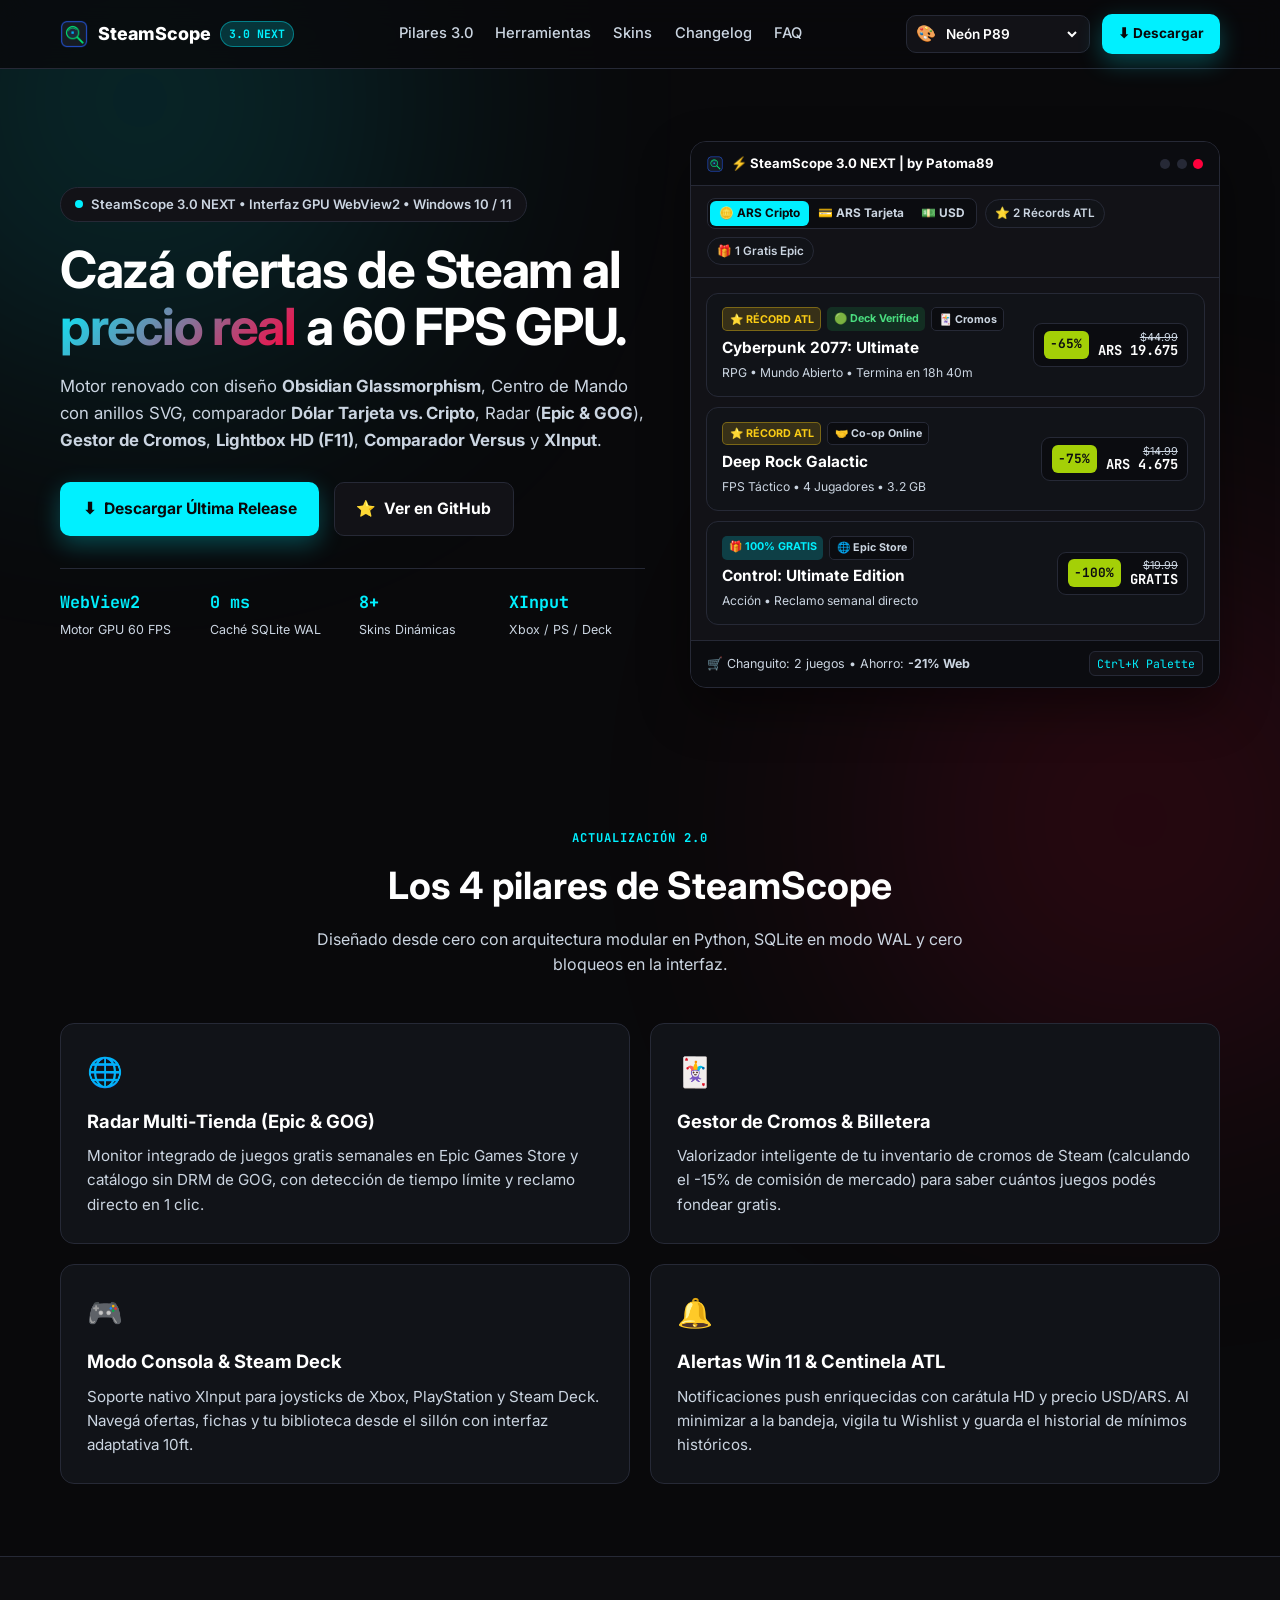
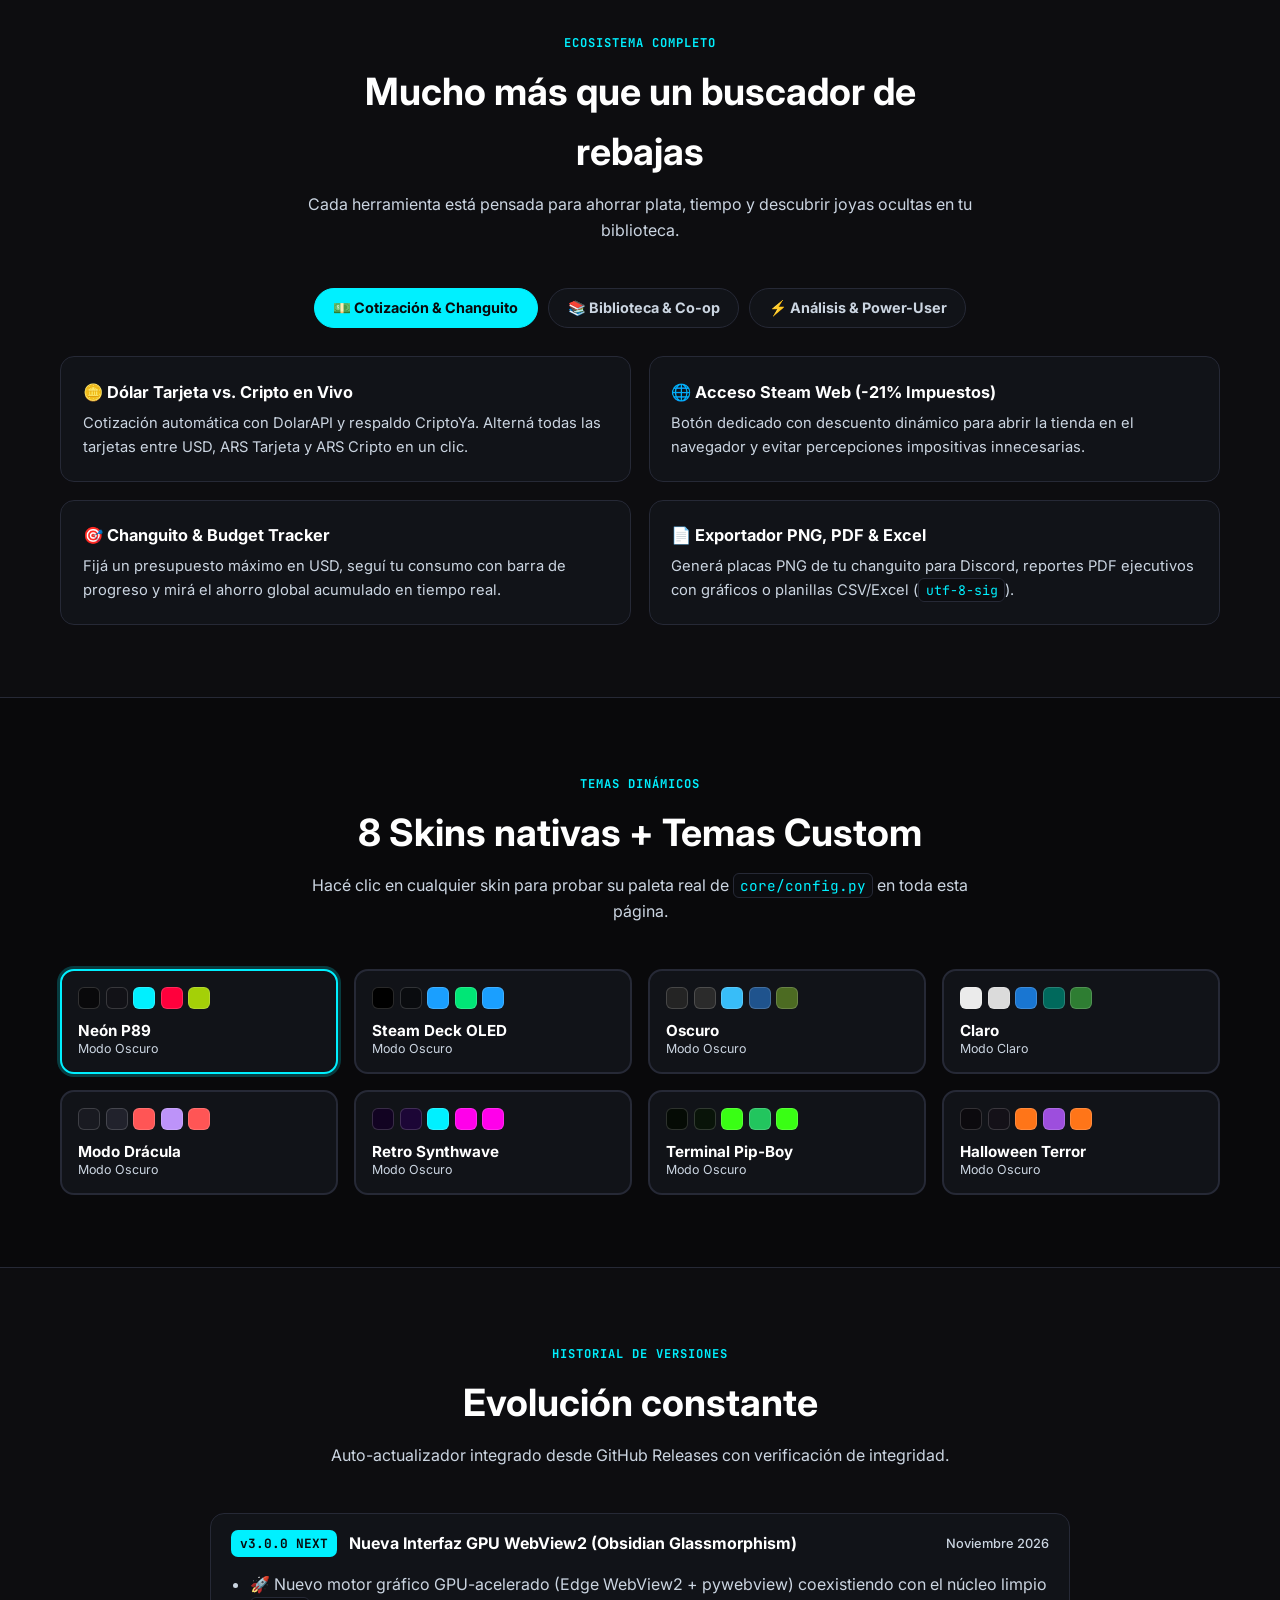
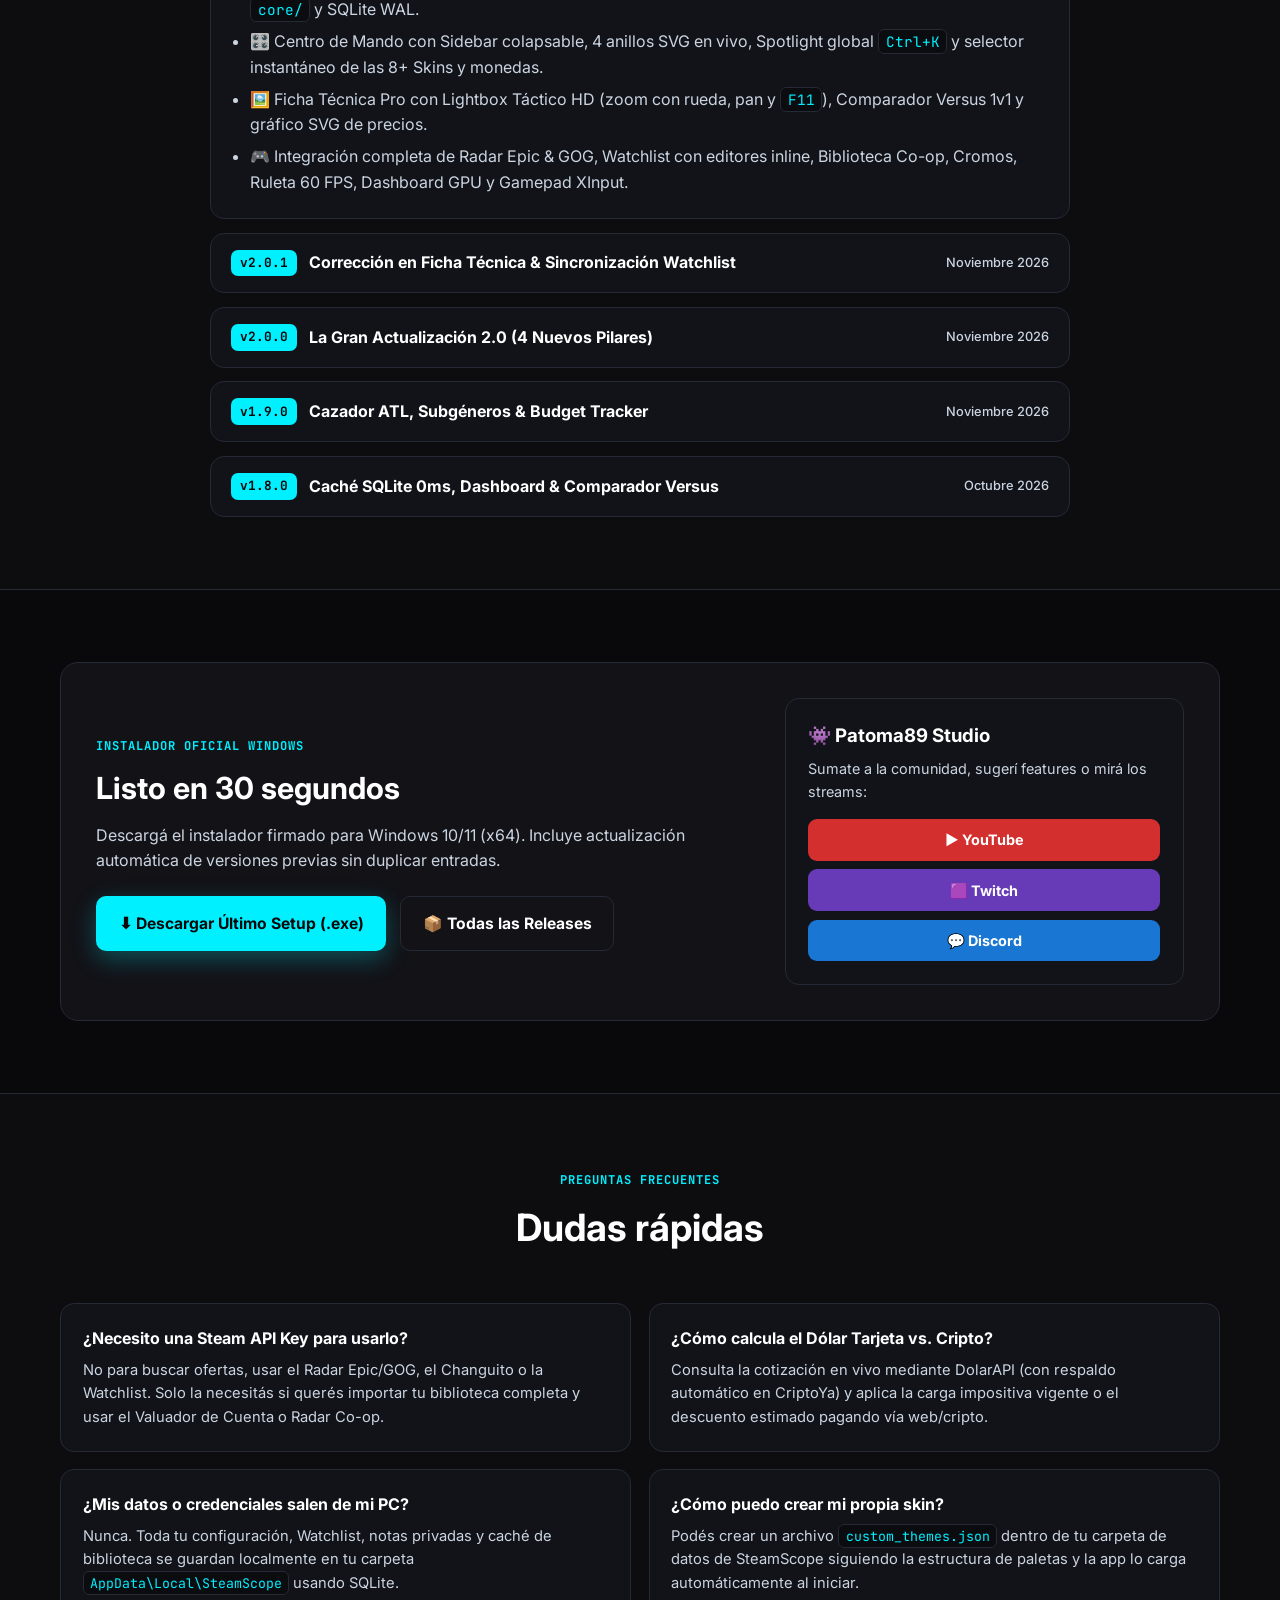
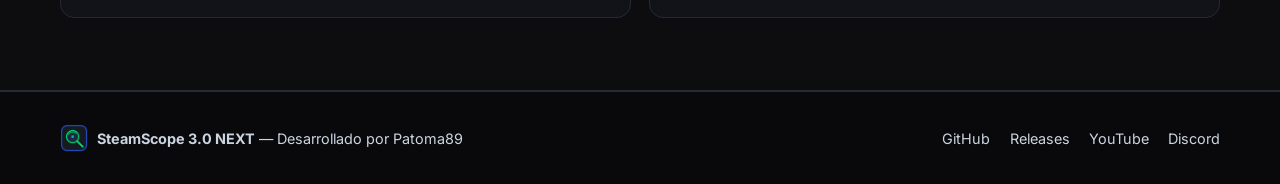
==== commit 14bbdbef: "SteamScope 3.0 NEXT" ====
--- a/docs/index.html
+++ b/docs/index.html
@@ -3,10 +3,10 @@
 <head>
   <meta charset="UTF-8" />
   <meta name="viewport" content="width=device-width, initial-scale=1.0" />
-  <title>SteamScope v2.0.1 — Monitor Pro de Ofertas Steam, Epic &amp; GOG | by Patoma89</title>
-  <meta name="description" content="Cazá ofertas de Steam al precio real en USD y ARS (Tarjeta vs. Cripto). Radar Multi-Tienda Epic &amp; GOG, Gestor de Cromos, Modo Consola XInput y alertas de Mínimos Históricos (ATL)." />
-  <meta property="og:title" content="SteamScope v2.0.1 — Monitor Pro de Ofertas Steam" />
-  <meta property="og:description" content="Dólar Tarjeta vs. Cripto en vivo, Radar Epic &amp; GOG, Gestor de Cromos, Modo Steam Deck y alertas ATL para Windows." />
+  <title>SteamScope 3.0 NEXT — Monitor Pro GPU de Ofertas Steam, Epic &amp; GOG | by Patoma89</title>
+  <meta name="description" content="Nueva interfaz GPU WebView2 Obsidian Glassmorphism. Cazá ofertas de Steam al precio real en USD y ARS (Tarjeta vs. Cripto), Radar Epic &amp; GOG, Gestor de Cromos, Modo Consola XInput y alertas ATL." />
+  <meta property="og:title" content="SteamScope 3.0 NEXT — Monitor Pro GPU de Ofertas Steam" />
+  <meta property="og:description" content="Interfaz GPU Edge WebView2 con Centro de Mando, Dólar Tarjeta vs. Cripto en vivo, Radar Epic &amp; GOG, Cromos, XInput y alertas ATL." />
   <meta property="og:type" content="website" />
   <meta property="og:url" content="https://patoma89.github.io/SteamScope/" />
   <link rel="icon" type="image/x-icon" href="assets/favicon.ico" />
@@ -26,11 +26,11 @@
       <a href="#top" class="brand">
         <img src="assets/favicon.ico" alt="SteamScope Logo" class="brand-icon" />
         <span class="brand-name">SteamScope</span>
-        <span class="version-pill">v2.0.1</span>
+        <span class="version-pill">3.0 NEXT</span>
       </a>
 
       <nav class="nav-links" aria-label="Navegación principal">
-        <a href="#pilares">Pilares 2.0</a>
+        <a href="#pilares">Pilares 3.0</a>
         <a href="#suite">Herramientas</a>
         <a href="#skins">Skins</a>
         <a href="#changelog">Changelog</a>
@@ -51,7 +51,7 @@
             <option value="Halloween Terror">Halloween Terror</option>
           </select>
         </label>
-        <a href="https://github.com/Patoma89/SteamScope/releases/download/v2.0.1/SteamScope_v2.0.1_Setup.exe" class="btn btn-primary btn-sm">
+        <a href="https://github.com/Patoma89/SteamScope/releases/latest" target="_blank" rel="noopener noreferrer" class="btn btn-primary btn-sm">
           ⬇ Descargar
         </a>
       </div>
@@ -65,20 +65,20 @@
         <div class="hero-copy">
           <div class="hero-badge">
             <span class="pulse-dot"></span>
-            <span>Lanzamiento v2.0.1 • Windows 10 / 11 • Open Source</span>
+            <span>SteamScope 3.0 NEXT • Interfaz GPU WebView2 • Windows 10 / 11</span>
           </div>
           <h1>
-            Cazá ofertas de Steam al <span class="text-gradient">precio real</span> en USD y ARS.
+            Cazá ofertas de Steam al <span class="text-gradient">precio real</span> a 60 FPS GPU.
           </h1>
           <p class="hero-subtitle">
-            Monitor de rebajas en tiempo real con comparador <strong>Dólar Tarjeta vs. Cripto</strong>,
-            Radar Multi-Tienda (<strong>Epic &amp; GOG</strong>), <strong>Gestor de Cromos</strong>,
-            <strong>Modo Consola XInput</strong> y centinela de <strong>Mínimos Históricos (ATL)</strong>.
+            Motor renovado con diseño <strong>Obsidian Glassmorphism</strong>, Centro de Mando con anillos SVG,
+            comparador <strong>Dólar Tarjeta vs. Cripto</strong>, Radar (<strong>Epic &amp; GOG</strong>),
+            <strong>Gestor de Cromos</strong>, <strong>Lightbox HD (F11)</strong>, <strong>Comparador Versus</strong> y <strong>XInput</strong>.
           </p>
 
           <div class="hero-cta">
-            <a href="https://github.com/Patoma89/SteamScope/releases/download/v2.0.1/SteamScope_v2.0.1_Setup.exe" class="btn btn-primary btn-lg">
-              <span>⬇</span> Descargar Instalador (v2.0.1)
+            <a href="https://github.com/Patoma89/SteamScope/releases/latest" target="_blank" rel="noopener noreferrer" class="btn btn-primary btn-lg">
+              <span>⬇</span> Descargar Última Release
             </a>
             <a href="https://github.com/Patoma89/SteamScope" target="_blank" rel="noopener noreferrer" class="btn btn-secondary btn-lg">
               <span>⭐</span> Ver en GitHub
@@ -86,10 +86,10 @@
           </div>
 
           <div class="hero-specs">
+            <div class="spec-item"><strong>WebView2</strong><span>Motor GPU 60 FPS</span></div>
             <div class="spec-item"><strong>0 ms</strong><span>Caché SQLite WAL</span></div>
             <div class="spec-item"><strong>8+</strong><span>Skins Dinámicas</span></div>
             <div class="spec-item"><strong>XInput</strong><span>Xbox / PS / Deck</span></div>
-            <div class="spec-item"><strong>100%</strong><span>Sin Telemetría</span></div>
           </div>
         </div>
 
@@ -99,7 +99,7 @@
             <div class="mockup-titlebar">
               <div class="mockup-title">
                 <img src="assets/favicon.ico" alt="" class="mockup-mini-icon" />
-                <span>⚡ SteamScope v2.0.1 | by Patoma89</span>
+                <span>⚡ SteamScope 3.0 NEXT | by Patoma89</span>
               </div>
               <div class="mockup-controls">
                 <span class="dot"></span><span class="dot"></span><span class="dot dot-close"></span>
@@ -330,6 +330,20 @@
 
         <div class="changelog-list">
           <details class="changelog-item" open>
+            <summary>
+              <span class="cl-ver">v3.0.0 NEXT</span>
+              <span class="cl-title">Nueva Interfaz GPU WebView2 (Obsidian Glassmorphism)</span>
+              <span class="cl-date">Noviembre 2026</span>
+            </summary>
+            <ul>
+              <li>🚀 Nuevo motor gráfico GPU-acelerado (Edge WebView2 + pywebview) coexistiendo con el núcleo limpio <code>core/</code> y SQLite WAL.</li>
+              <li>🎛️ Centro de Mando con Sidebar colapsable, 4 anillos SVG en vivo, Spotlight global <code>Ctrl+K</code> y selector instantáneo de las 8+ Skins y monedas.</li>
+              <li>🖼️ Ficha Técnica Pro con Lightbox Táctico HD (zoom con rueda, pan y <code>F11</code>), Comparador Versus 1v1 y gráfico SVG de precios.</li>
+              <li>🎮 Integración completa de Radar Epic &amp; GOG, Watchlist con editores inline, Biblioteca Co-op, Cromos, Ruleta 60 FPS, Dashboard GPU y Gamepad XInput.</li>
+            </ul>
+          </details>
+
+          <details class="changelog-item">
             <summary>
               <span class="cl-ver">v2.0.1</span>
               <span class="cl-title">Corrección en Ficha Técnica &amp; Sincronización Watchlist</span>
@@ -397,8 +411,8 @@
             <h2>Listo en 30 segundos</h2>
             <p>Descargá el instalador firmado para Windows 10/11 (x64). Incluye actualización automática de versiones previas sin duplicar entradas.</p>
             <div class="download-actions">
-              <a href="https://github.com/Patoma89/SteamScope/releases/download/v2.0.1/SteamScope_v2.0.1_Setup.exe" class="btn btn-primary btn-lg">
-                ⬇ SteamScope_v2.0.1_Setup.exe
+              <a href="https://github.com/Patoma89/SteamScope/releases/latest" target="_blank" rel="noopener noreferrer" class="btn btn-primary btn-lg">
+                ⬇ Descargar Último Setup (.exe)
               </a>
               <a href="https://github.com/Patoma89/SteamScope/releases" target="_blank" rel="noopener noreferrer" class="btn btn-secondary btn-lg">
                 📦 Todas las Releases
@@ -453,7 +467,7 @@
     <div class="container footer-inner">
       <div class="footer-brand">
         <img src="assets/favicon.ico" alt="" class="brand-icon" />
-        <span><strong>SteamScope v2.0.1</strong> — Desarrollado por Patoma89</span>
+        <span><strong>SteamScope 3.0 NEXT</strong> — Desarrollado por Patoma89</span>
       </div>
       <div class="footer-links">
         <a href="https://github.com/Patoma89/SteamScope" target="_blank" rel="noopener noreferrer">GitHub</a>
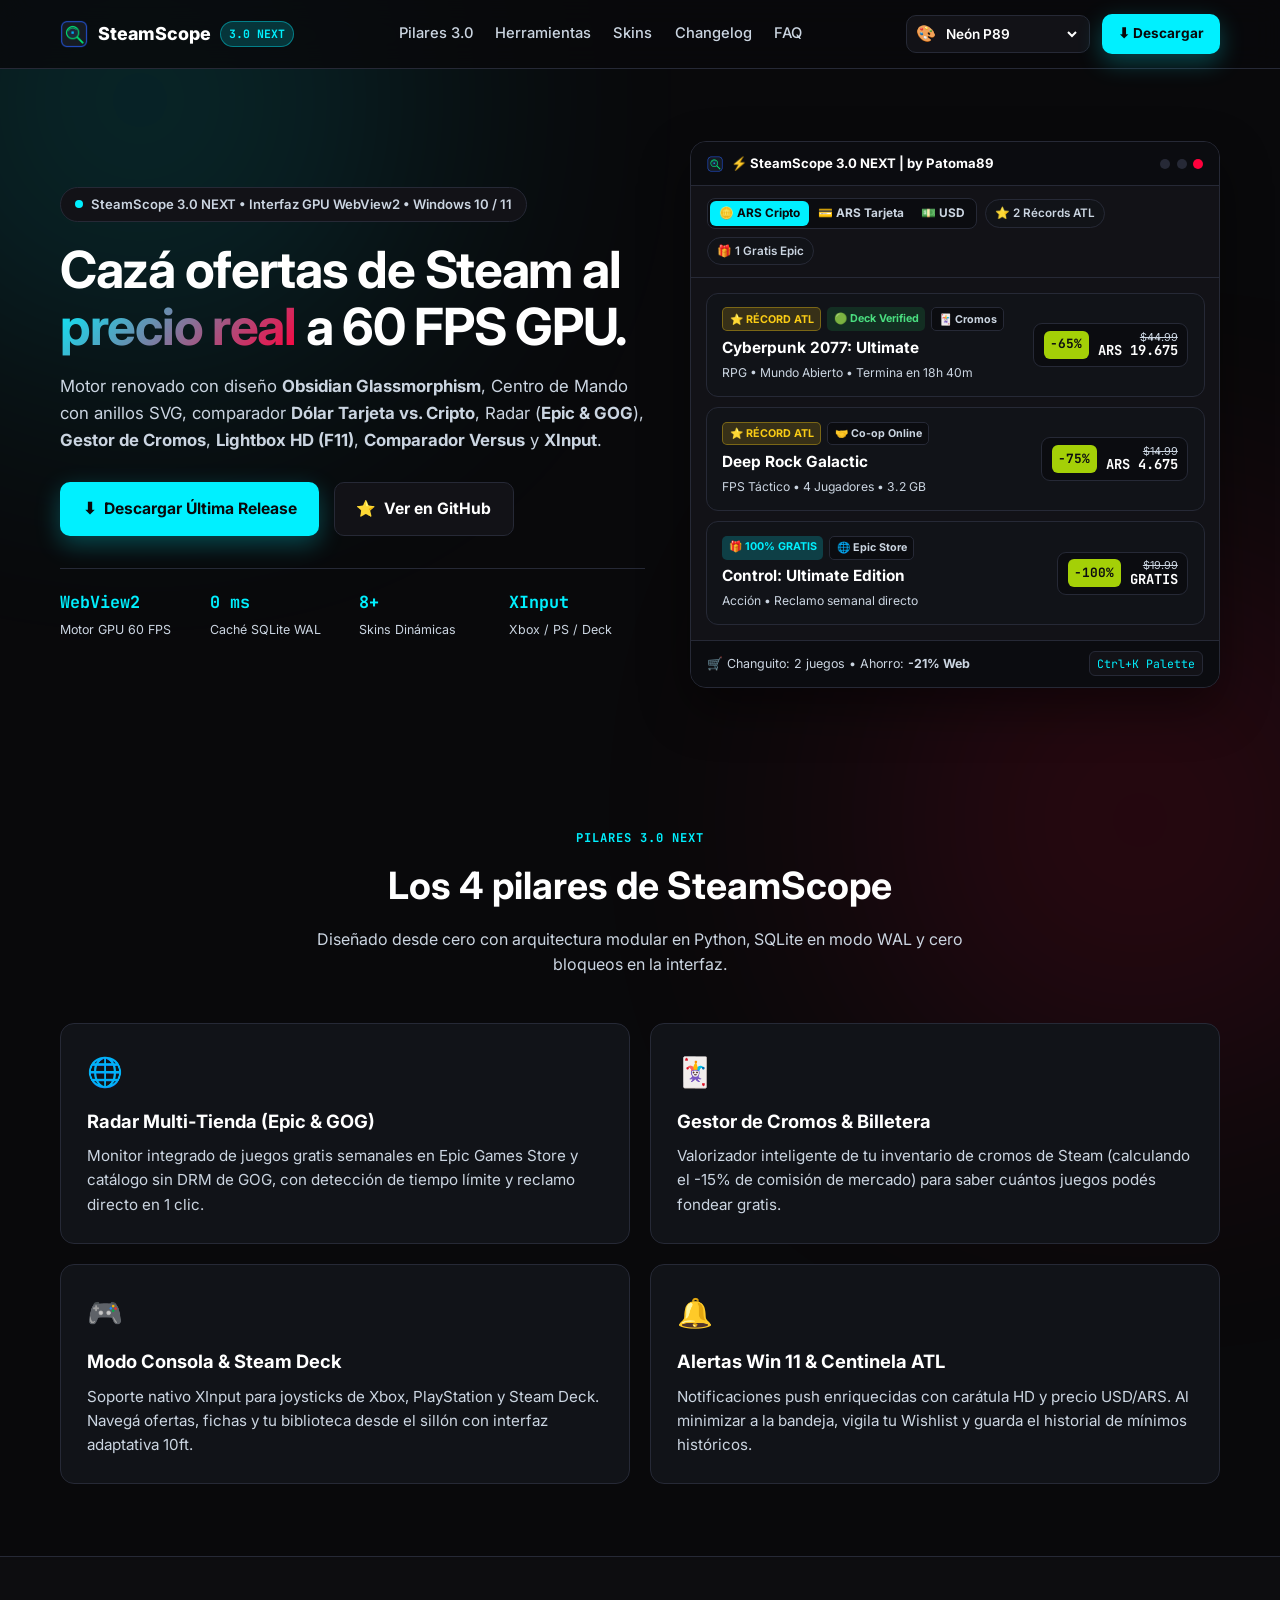
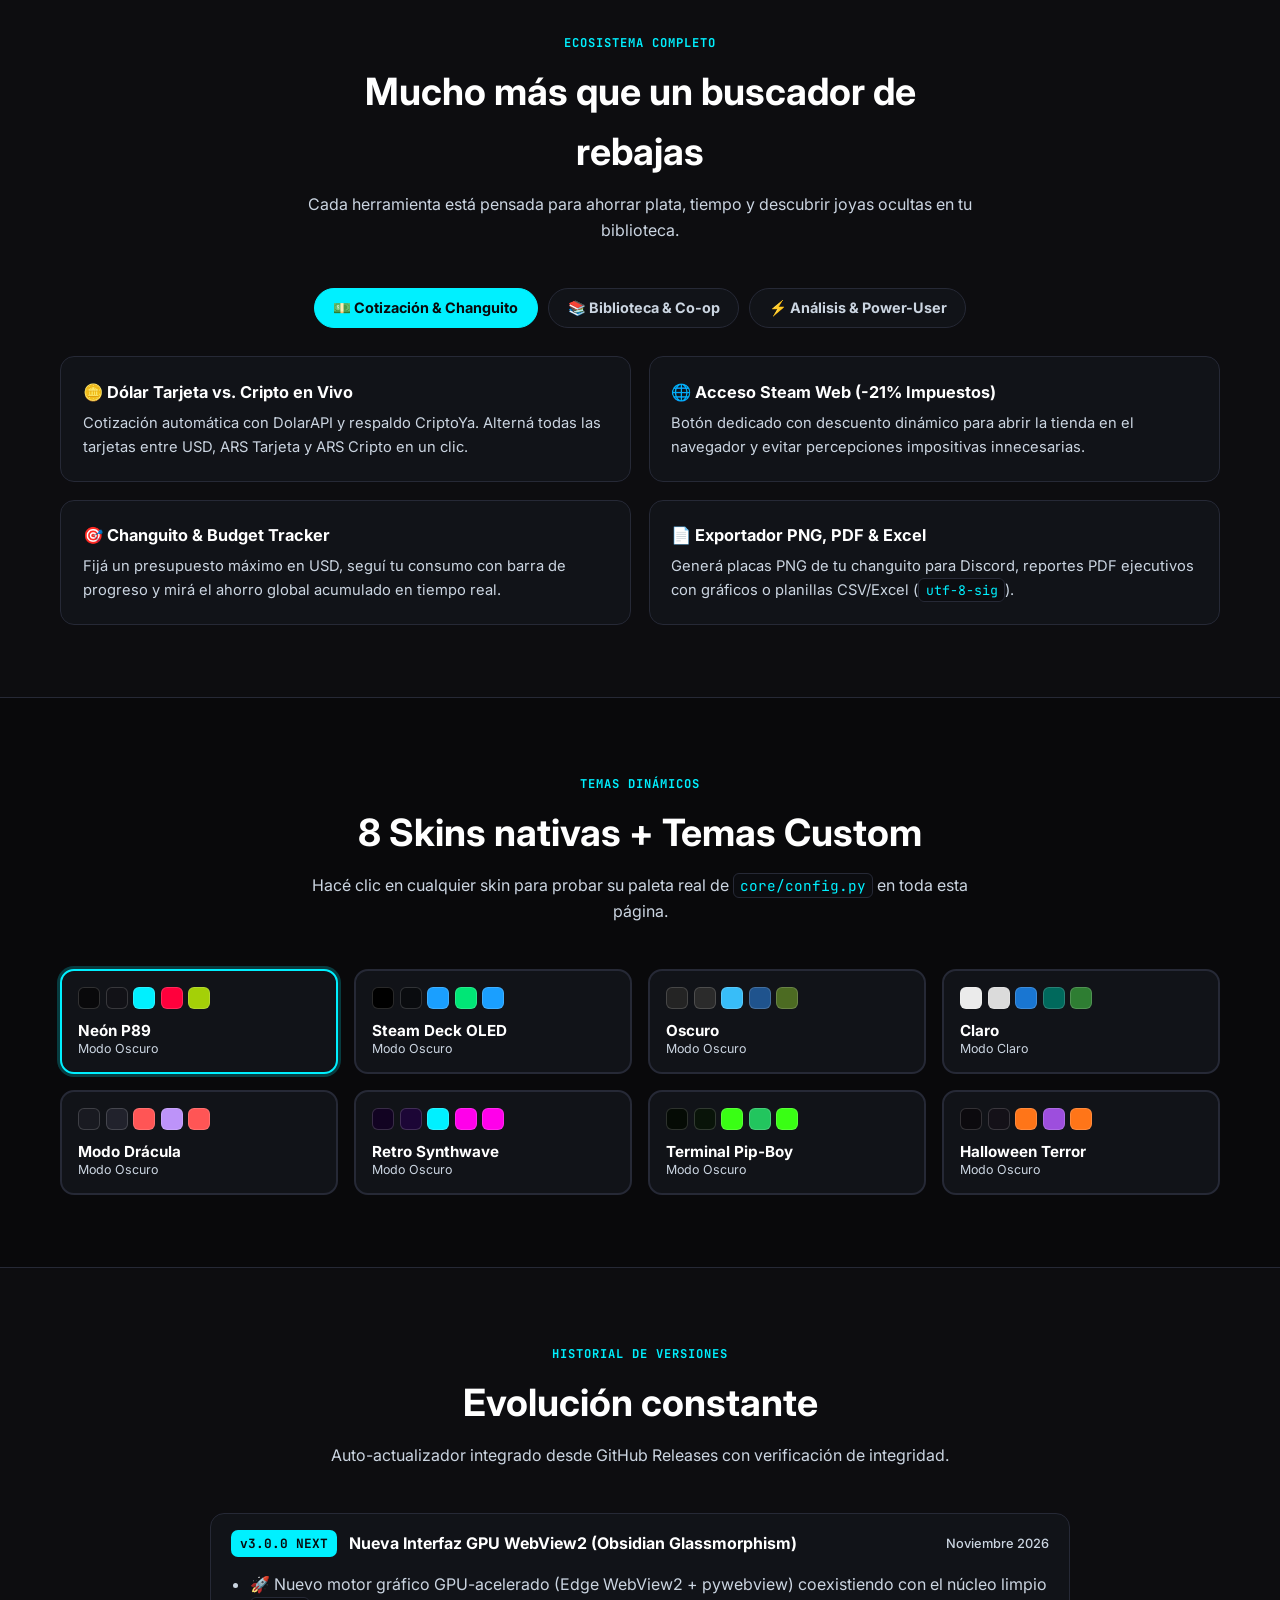
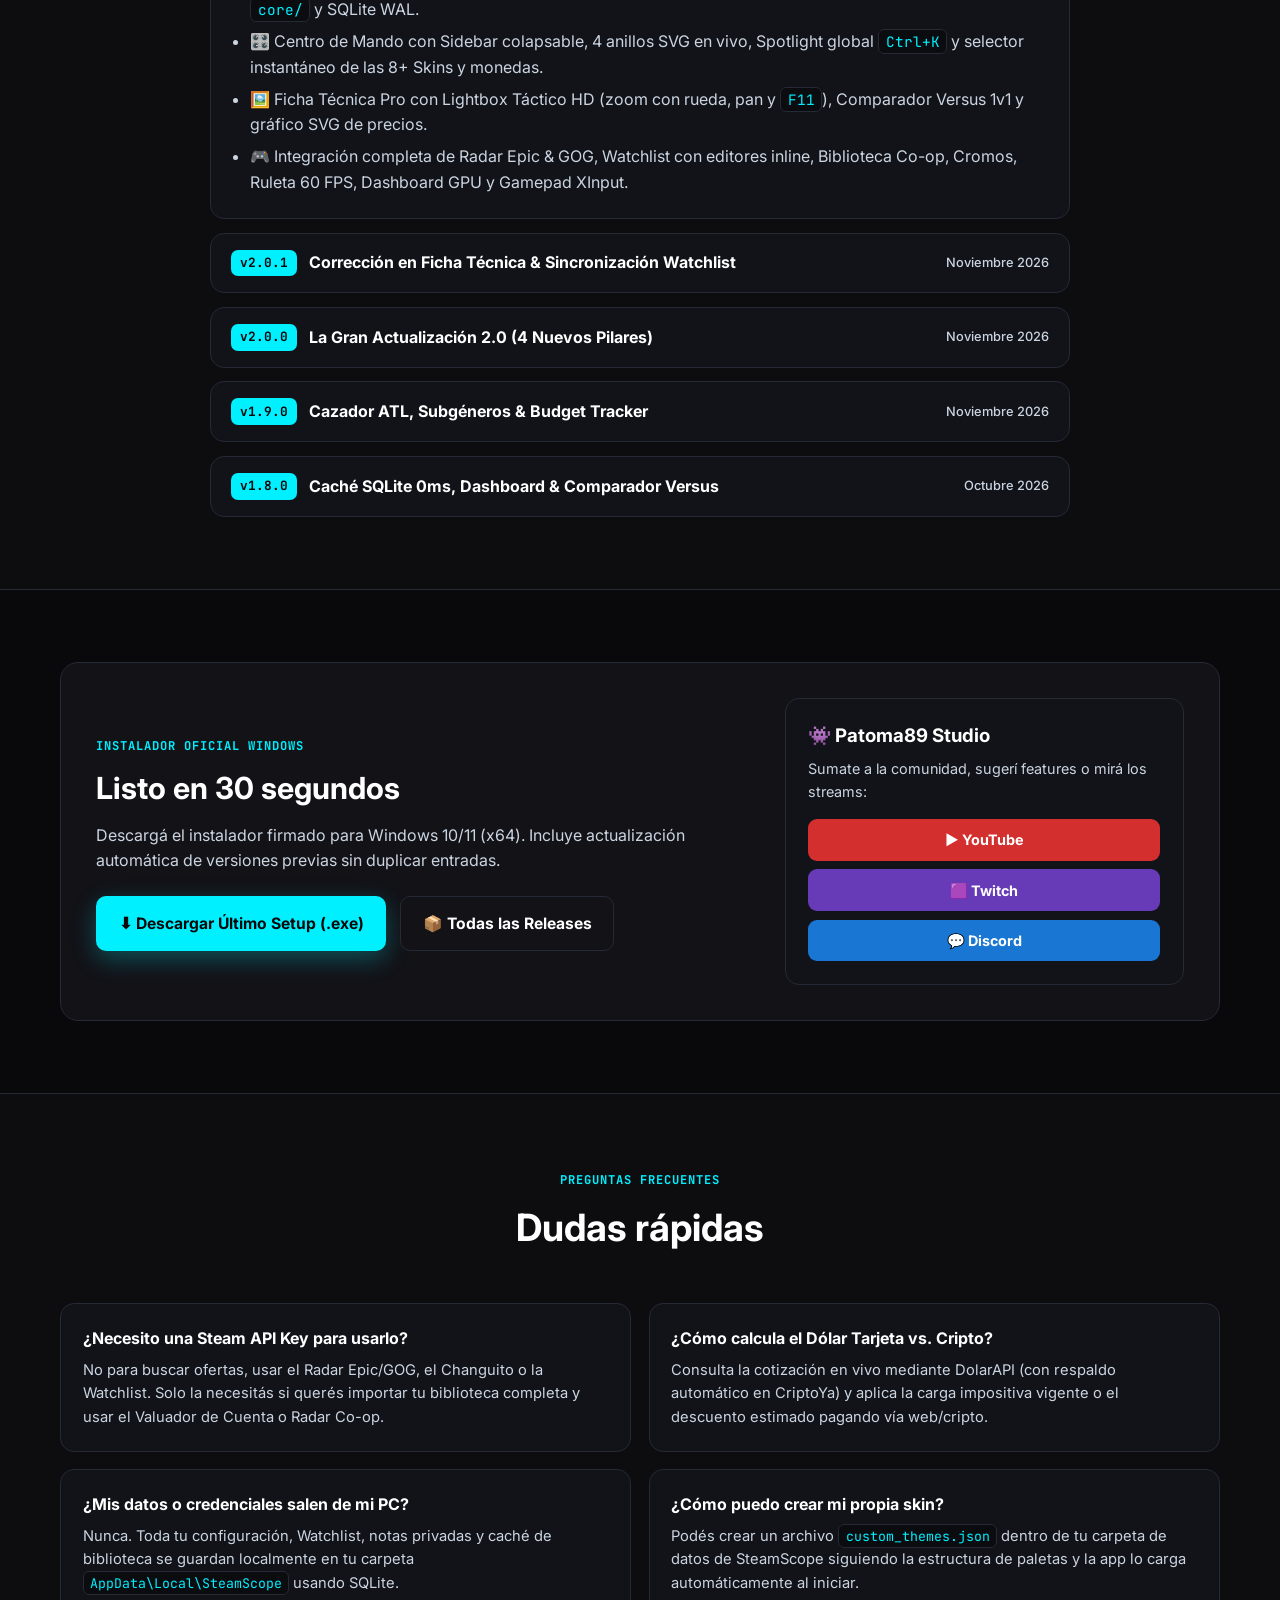
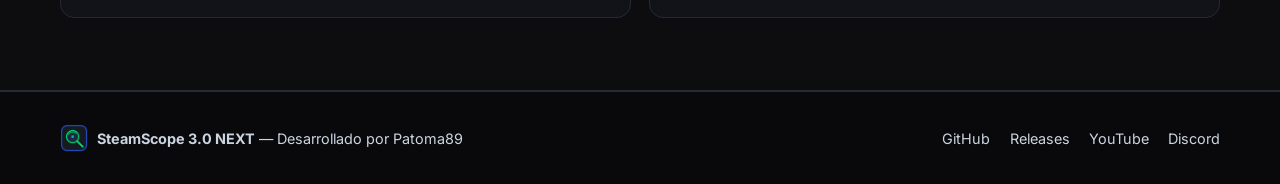
==== commit 20336a9b: "3.0" ====
--- a/docs/index.html
+++ b/docs/index.html
@@ -185,11 +185,11 @@
       </div>
     </section>
 
-    <!-- 4 Pilares 2.0 -->
+    <!-- 4 Pilares 3.0 -->
     <section id="pilares" class="section">
       <div class="container">
         <div class="section-header">
-          <span class="section-eyebrow">ACTUALIZACIÓN 2.0</span>
+          <span class="section-eyebrow">PILARES 3.0 NEXT</span>
           <h2>Los 4 pilares de SteamScope</h2>
           <p>Diseñado desde cero con arquitectura modular en Python, SQLite en modo WAL y cero bloqueos en la interfaz.</p>
         </div>
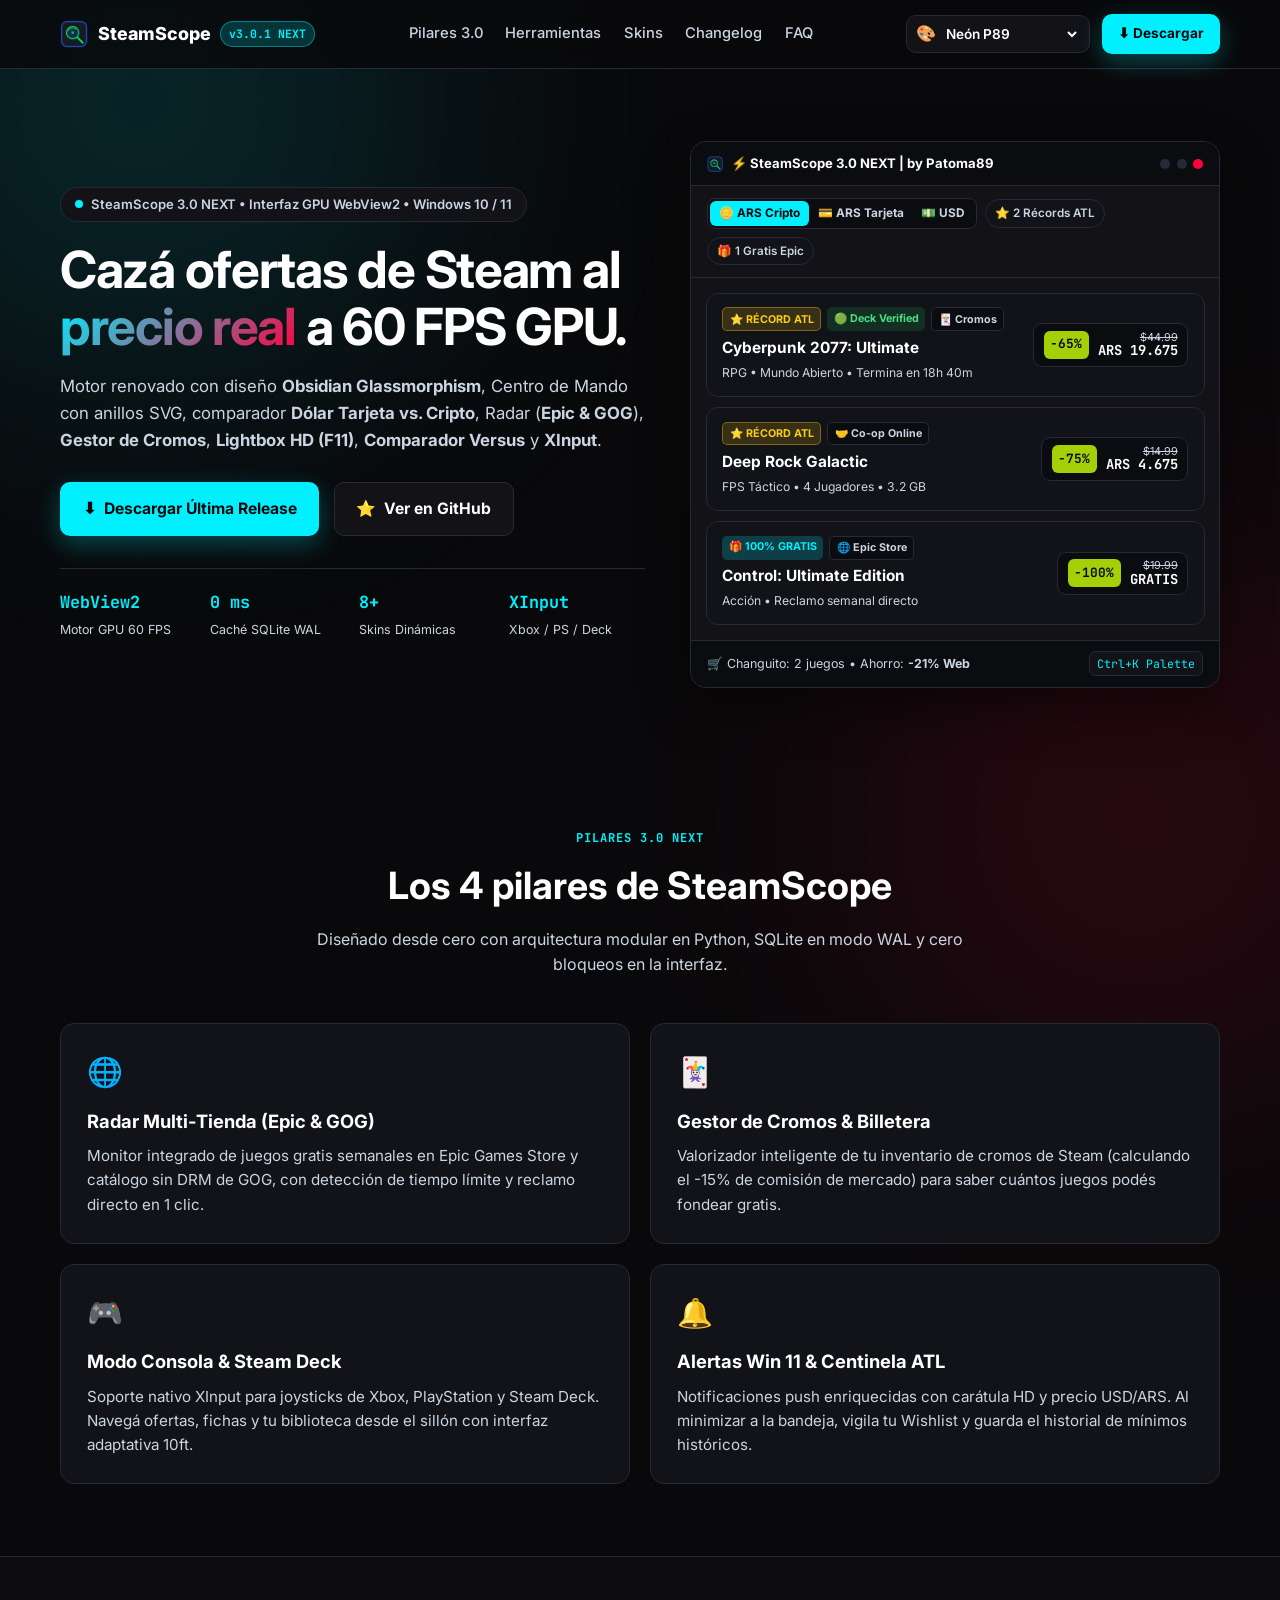
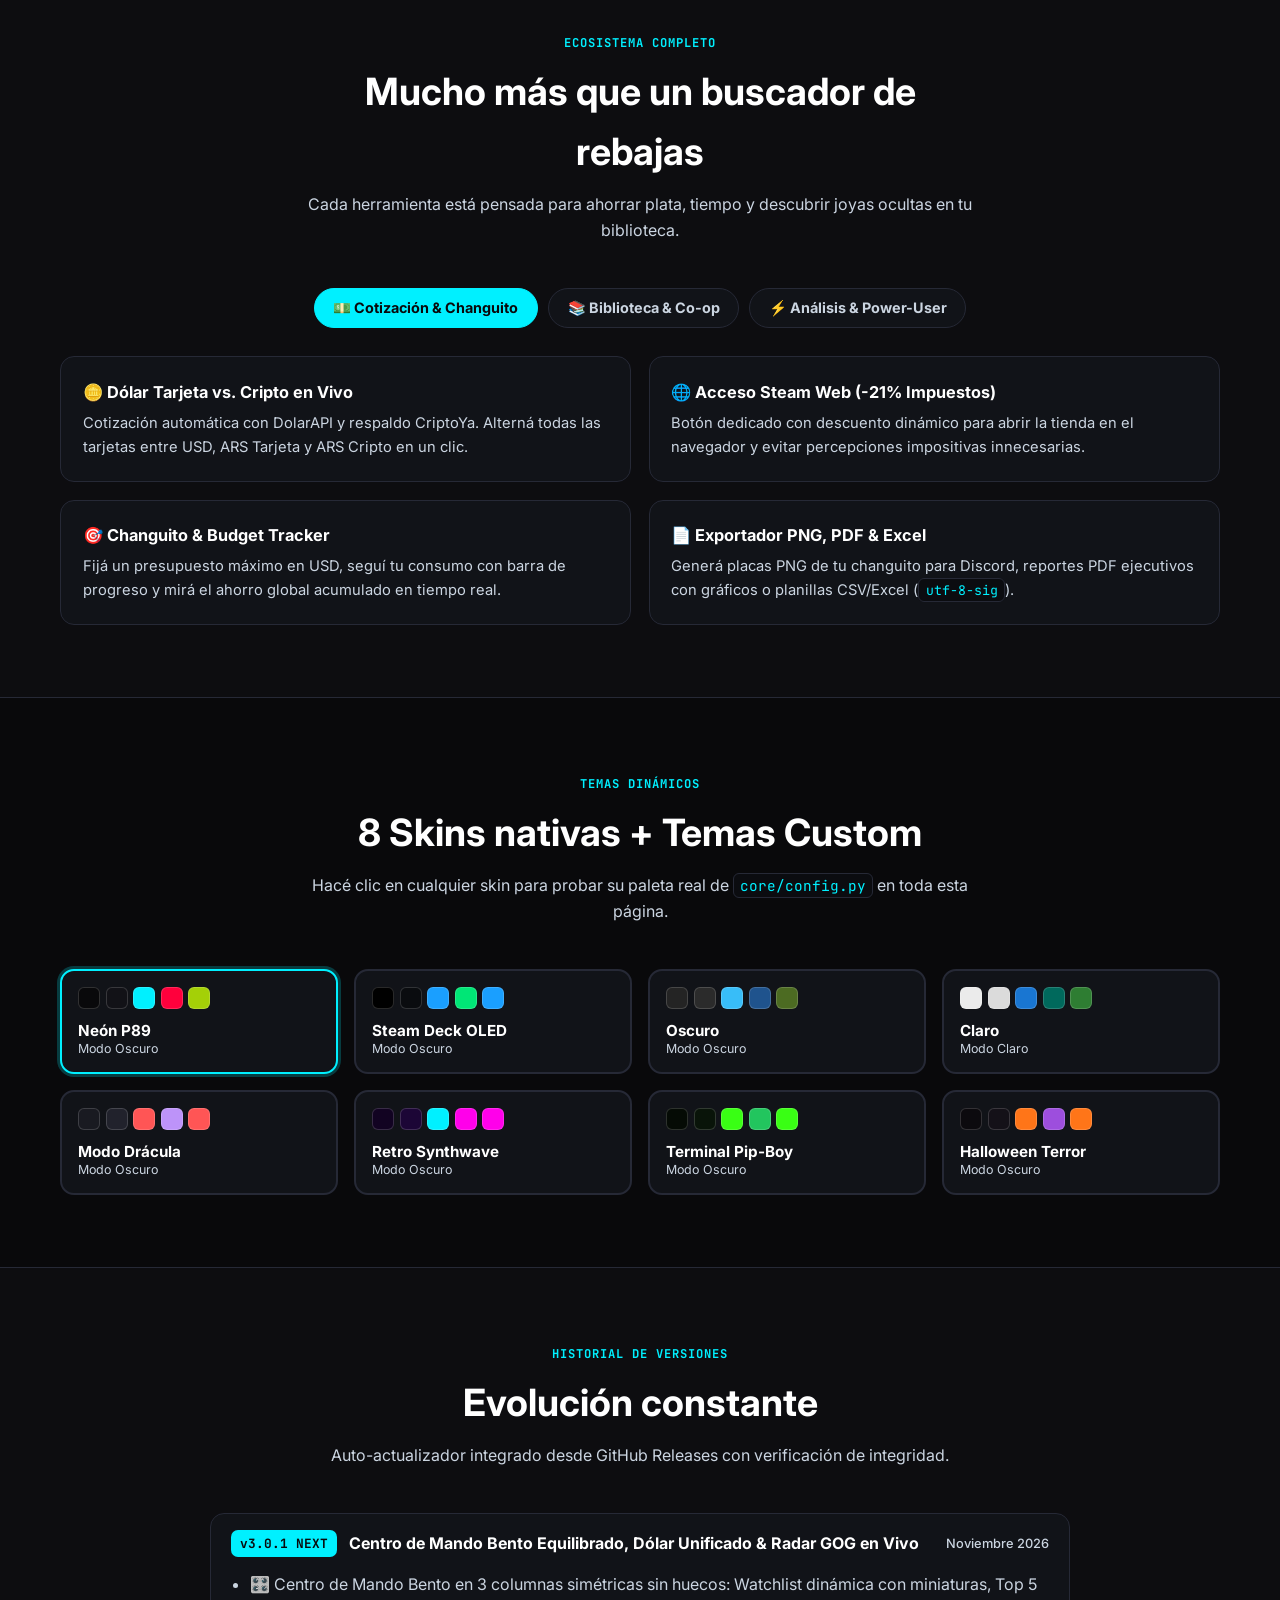
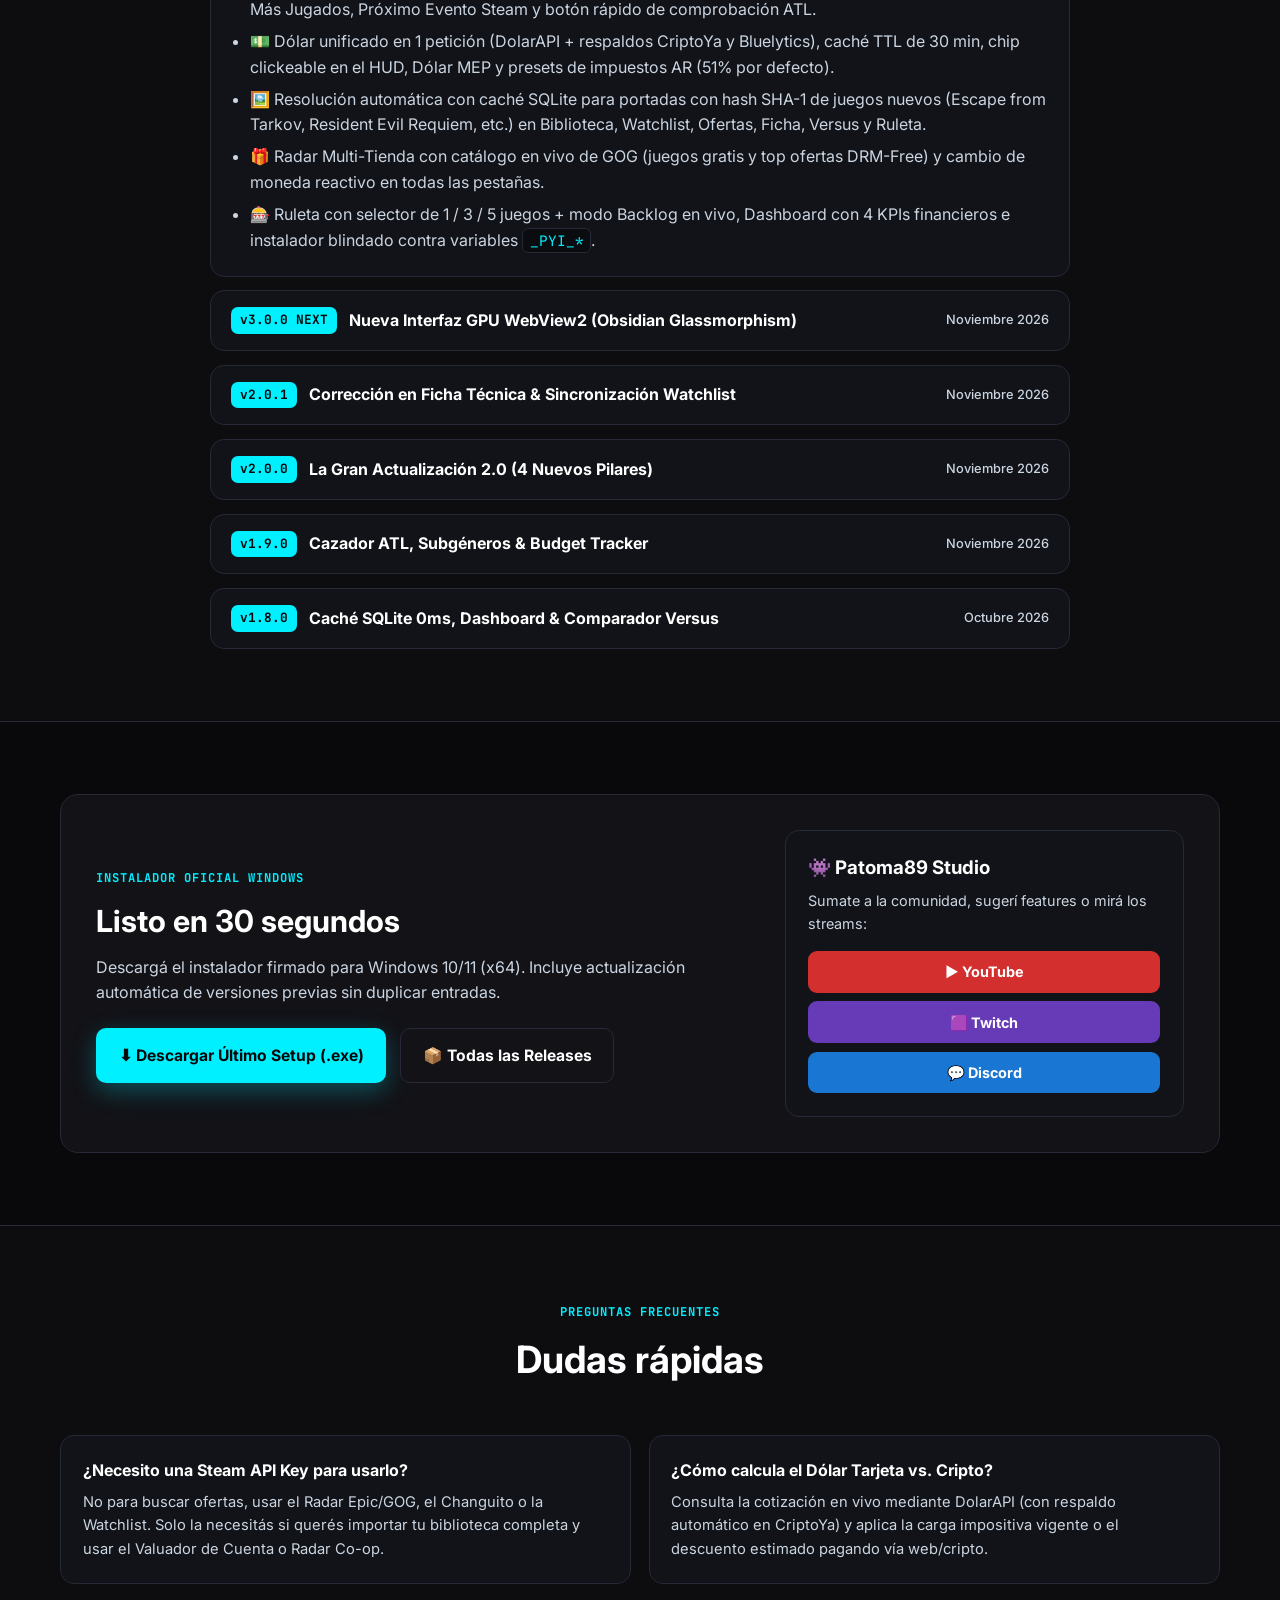
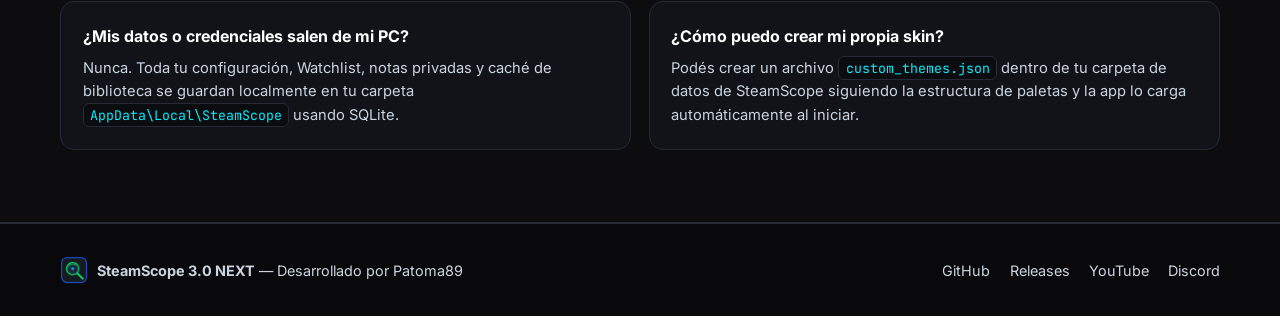
==== commit 6ed6f8ac: "release(v3.0.1): Bento equilibrado, dólar unificado + MEP, radar GOG en vivo y portadas SHA-1" ====
--- a/docs/index.html
+++ b/docs/index.html
@@ -26,7 +26,7 @@
       <a href="#top" class="brand">
         <img src="assets/favicon.ico" alt="SteamScope Logo" class="brand-icon" />
         <span class="brand-name">SteamScope</span>
-        <span class="version-pill">3.0 NEXT</span>
+        <span class="version-pill">v3.0.1 NEXT</span>
       </a>
 
       <nav class="nav-links" aria-label="Navegación principal">
@@ -331,6 +331,21 @@
         <div class="changelog-list">
           <details class="changelog-item" open>
             <summary>
+              <span class="cl-ver">v3.0.1 NEXT</span>
+              <span class="cl-title">Centro de Mando Bento Equilibrado, Dólar Unificado &amp; Radar GOG en Vivo</span>
+              <span class="cl-date">Noviembre 2026</span>
+            </summary>
+            <ul>
+              <li>🎛️ Centro de Mando Bento en 3 columnas simétricas sin huecos: Watchlist dinámica con miniaturas, Top 5 Más Jugados, Próximo Evento Steam y botón rápido de comprobación ATL.</li>
+              <li>💵 Dólar unificado en 1 petición (DolarAPI + respaldos CriptoYa y Bluelytics), caché TTL de 30 min, chip clickeable en el HUD, Dólar MEP y presets de impuestos AR (51% por defecto).</li>
+              <li>🖼️ Resolución automática con caché SQLite para portadas con hash SHA-1 de juegos nuevos (Escape from Tarkov, Resident Evil Requiem, etc.) en Biblioteca, Watchlist, Ofertas, Ficha, Versus y Ruleta.</li>
+              <li>🎁 Radar Multi-Tienda con catálogo en vivo de GOG (juegos gratis y top ofertas DRM-Free) y cambio de moneda reactivo en todas las pestañas.</li>
+              <li>🎰 Ruleta con selector de 1 / 3 / 5 juegos + modo Backlog en vivo, Dashboard con 4 KPIs financieros e instalador blindado contra variables <code>_PYI_*</code>.</li>
+            </ul>
+          </details>
+
+          <details class="changelog-item">
+            <summary>
               <span class="cl-ver">v3.0.0 NEXT</span>
               <span class="cl-title">Nueva Interfaz GPU WebView2 (Obsidian Glassmorphism)</span>
               <span class="cl-date">Noviembre 2026</span>
